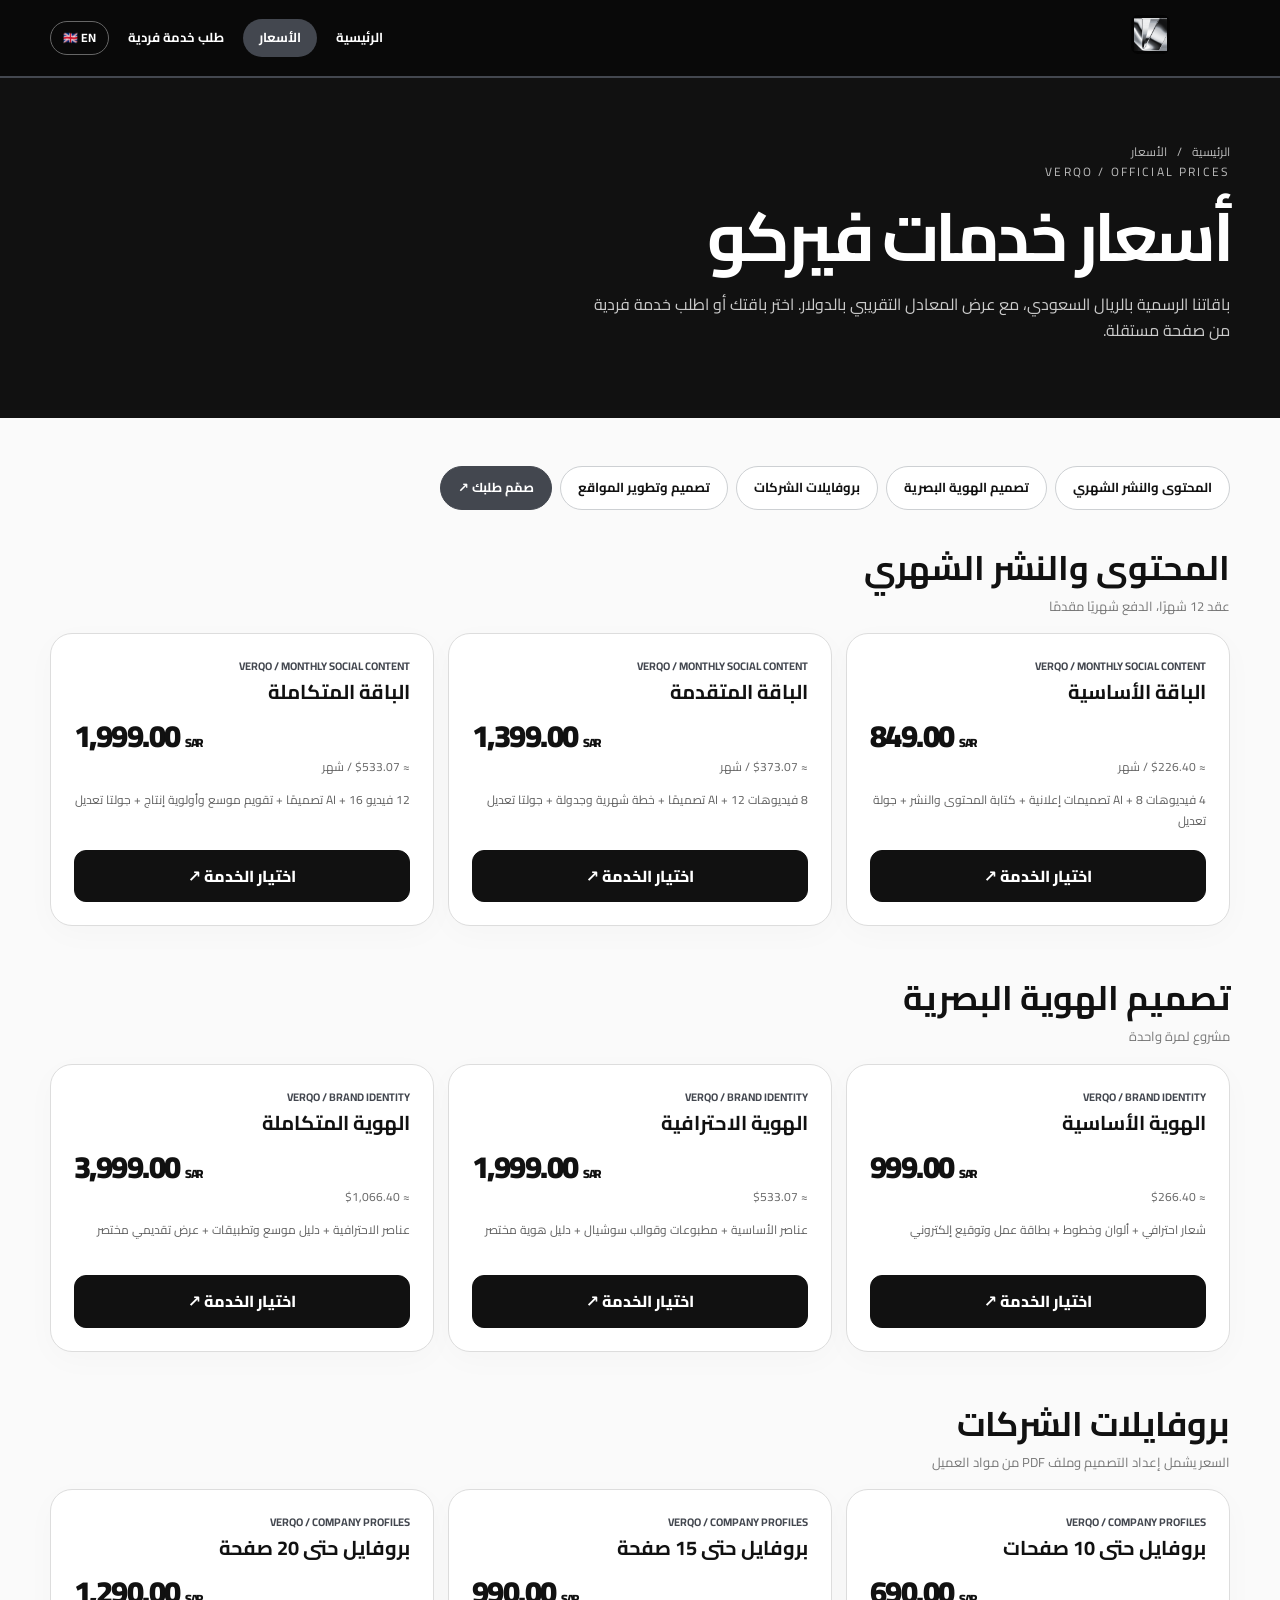
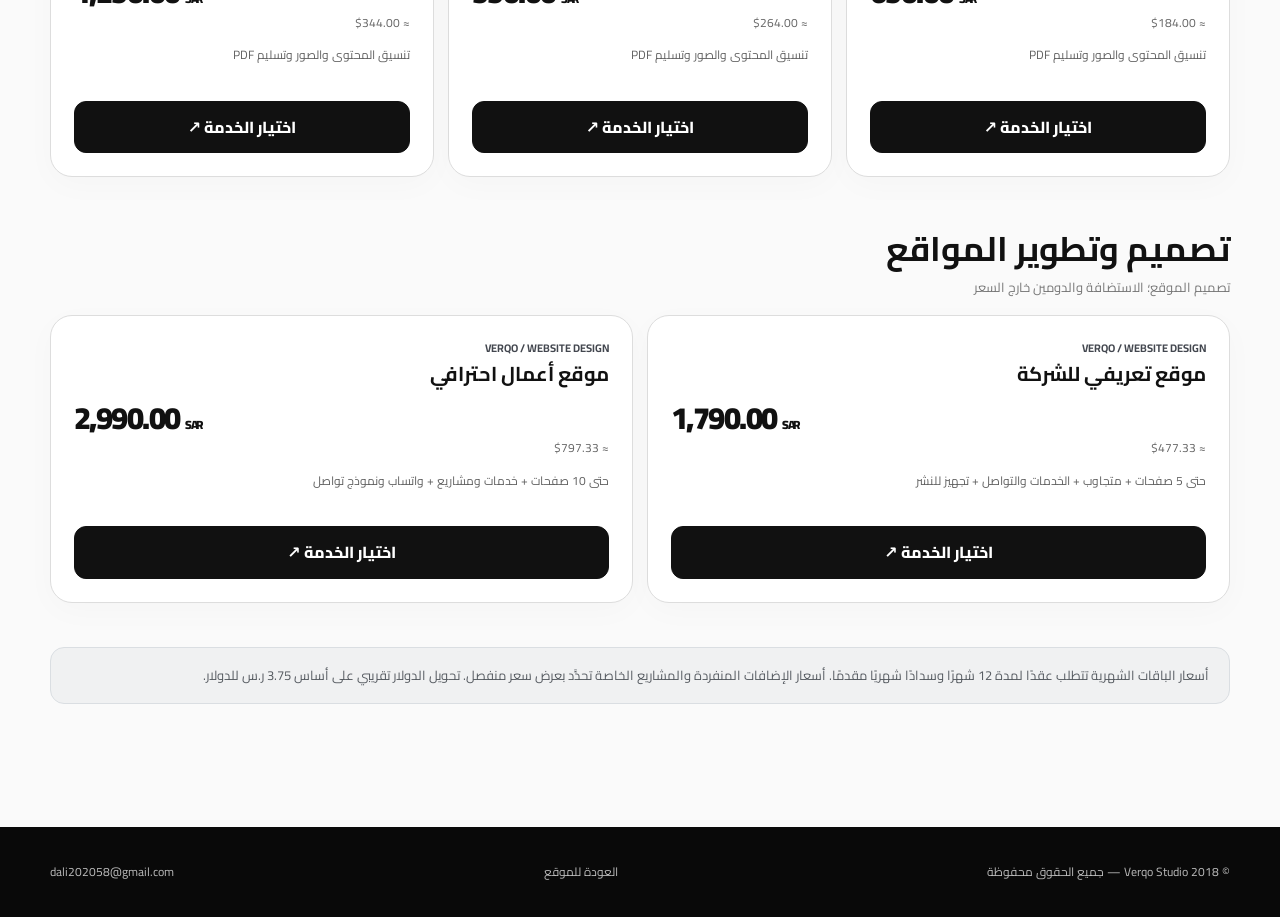
==== ar/prices/index.html @ d1f25369 "Add files via upload" ====
<!doctype html><html lang="ar" dir="rtl"><head><meta charset="utf-8"><meta name="viewport" content="width=device-width,initial-scale=1"><meta name="theme-color" content="#090909"><title>الأسعار | Verqo Studio</title><link rel="icon" href="../../assets/verqo-logo.png"><link rel="preconnect" href="https://fonts.googleapis.com"><link href="https://fonts.googleapis.com/css2?family=Cairo:wght@400;500;600;700;800;900&display=swap" rel="stylesheet"><link rel="stylesheet" href="../../assets/subpages.css"></head><body>
<header class="site-head"><div class="wrap head-inner"><a href="../../" aria-label="Verqo Studio"><img class="logo" src="../../assets/verqo-logo.png" alt="Verqo Studio"></a><nav><a href="../../">الرئيسية</a><a href="../prices/" class="active-link">الأسعار</a><a href="../request/" >طلب خدمة فردية</a><a class="head-lang" href="../../en/prices/">🇬🇧 EN</a></nav></div></header>
<section class="masthead"><div class="wrap"><div class="crumb"><a href="../../">الرئيسية</a><span>/</span>الأسعار</div><div class="kicker">VERQO / OFFICIAL PRICES</div><h1>أسعار خدمات فيركو</h1><p>باقاتنا الرسمية بالريال السعودي، مع عرض المعادل التقريبي بالدولار. اختر باقتك أو اطلب خدمة فردية من صفحة مستقلة.</p></div></section><main class="main-area"><div class="wrap"><div class="tabs"><a class="tab" href="#monthly">المحتوى والنشر الشهري</a><a class="tab" href="#identity">تصميم الهوية البصرية</a><a class="tab" href="#profile">بروفايلات الشركات</a><a class="tab" href="#website">تصميم وتطوير المواقع</a><a class="tab active" href="../request/">صمّم طلبك ↗</a></div><section class="group" id="monthly"><div class="section-head"><div><h2>المحتوى والنشر الشهري</h2><p>عقد 12 شهرًا، الدفع شهريًا مقدمًا</p></div></div><div class="cards "><article class="price-card"><span class="tag">VERQO / MONTHLY SOCIAL CONTENT</span><h3>الباقة الأساسية</h3><div class="price" dir="ltr">849.00 <small style="font-size:12px">SAR</small></div><div class="currency-small">≈ $226.40 / شهر</div><p>4 فيديوهات AI + 8 تصميمات إعلانية + كتابة المحتوى والنشر + جولة تعديل</p><a class="cta" href="../request/?item=monthly_basic">اختيار الخدمة ↗</a></article><article class="price-card"><span class="tag">VERQO / MONTHLY SOCIAL CONTENT</span><h3>الباقة المتقدمة</h3><div class="price" dir="ltr">1,399.00 <small style="font-size:12px">SAR</small></div><div class="currency-small">≈ $373.07 / شهر</div><p>8 فيديوهات AI + 12 تصميمًا + خطة شهرية وجدولة + جولتا تعديل</p><a class="cta" href="../request/?item=monthly_pro">اختيار الخدمة ↗</a></article><article class="price-card"><span class="tag">VERQO / MONTHLY SOCIAL CONTENT</span><h3>الباقة المتكاملة</h3><div class="price" dir="ltr">1,999.00 <small style="font-size:12px">SAR</small></div><div class="currency-small">≈ $533.07 / شهر</div><p>12 فيديو AI + 16 تصميمًا + تقويم موسع وأولوية إنتاج + جولتا تعديل</p><a class="cta" href="../request/?item=monthly_premium">اختيار الخدمة ↗</a></article></div></section><section class="group" id="identity"><div class="section-head"><div><h2>تصميم الهوية البصرية</h2><p>مشروع لمرة واحدة</p></div></div><div class="cards "><article class="price-card"><span class="tag">VERQO / BRAND IDENTITY</span><h3>الهوية الأساسية</h3><div class="price" dir="ltr">999.00 <small style="font-size:12px">SAR</small></div><div class="currency-small">≈ $266.40</div><p>شعار احترافي + ألوان وخطوط + بطاقة عمل وتوقيع إلكتروني</p><a class="cta" href="../request/?item=identity_basic">اختيار الخدمة ↗</a></article><article class="price-card"><span class="tag">VERQO / BRAND IDENTITY</span><h3>الهوية الاحترافية</h3><div class="price" dir="ltr">1,999.00 <small style="font-size:12px">SAR</small></div><div class="currency-small">≈ $533.07</div><p>عناصر الأساسية + مطبوعات وقوالب سوشيال + دليل هوية مختصر</p><a class="cta" href="../request/?item=identity_pro">اختيار الخدمة ↗</a></article><article class="price-card"><span class="tag">VERQO / BRAND IDENTITY</span><h3>الهوية المتكاملة</h3><div class="price" dir="ltr">3,999.00 <small style="font-size:12px">SAR</small></div><div class="currency-small">≈ $1,066.40</div><p>عناصر الاحترافية + دليل موسع وتطبيقات + عرض تقديمي مختصر</p><a class="cta" href="../request/?item=identity_complete">اختيار الخدمة ↗</a></article></div></section><section class="group" id="profile"><div class="section-head"><div><h2>بروفايلات الشركات</h2><p>السعر يشمل إعداد التصميم وملف PDF من مواد العميل</p></div></div><div class="cards "><article class="price-card"><span class="tag">VERQO / COMPANY PROFILES</span><h3>بروفايل حتى 10 صفحات</h3><div class="price" dir="ltr">690.00 <small style="font-size:12px">SAR</small></div><div class="currency-small">≈ $184.00</div><p>تنسيق المحتوى والصور وتسليم PDF</p><a class="cta" href="../request/?item=profile_10">اختيار الخدمة ↗</a></article><article class="price-card"><span class="tag">VERQO / COMPANY PROFILES</span><h3>بروفايل حتى 15 صفحة</h3><div class="price" dir="ltr">990.00 <small style="font-size:12px">SAR</small></div><div class="currency-small">≈ $264.00</div><p>تنسيق المحتوى والصور وتسليم PDF</p><a class="cta" href="../request/?item=profile_15">اختيار الخدمة ↗</a></article><article class="price-card"><span class="tag">VERQO / COMPANY PROFILES</span><h3>بروفايل حتى 20 صفحة</h3><div class="price" dir="ltr">1,290.00 <small style="font-size:12px">SAR</small></div><div class="currency-small">≈ $344.00</div><p>تنسيق المحتوى والصور وتسليم PDF</p><a class="cta" href="../request/?item=profile_20">اختيار الخدمة ↗</a></article></div></section><section class="group" id="website"><div class="section-head"><div><h2>تصميم وتطوير المواقع</h2><p>تصميم الموقع؛ الاستضافة والدومين خارج السعر</p></div></div><div class="cards two"><article class="price-card"><span class="tag">VERQO / WEBSITE DESIGN</span><h3>موقع تعريفي للشركة</h3><div class="price" dir="ltr">1,790.00 <small style="font-size:12px">SAR</small></div><div class="currency-small">≈ $477.33</div><p>حتى 5 صفحات + متجاوب + الخدمات والتواصل + تجهيز للنشر</p><a class="cta" href="../request/?item=website_company">اختيار الخدمة ↗</a></article><article class="price-card"><span class="tag">VERQO / WEBSITE DESIGN</span><h3>موقع أعمال احترافي</h3><div class="price" dir="ltr">2,990.00 <small style="font-size:12px">SAR</small></div><div class="currency-small">≈ $797.33</div><p>حتى 10 صفحات + خدمات ومشاريع + واتساب ونموذج تواصل</p><a class="cta" href="../request/?item=website_pro">اختيار الخدمة ↗</a></article></div></section><p class="note">أسعار الباقات الشهرية تتطلب عقدًا لمدة 12 شهرًا وسدادًا شهريًا مقدمًا. أسعار الإضافات المنفردة والمشاريع الخاصة تحدَّد بعرض سعر منفصل. تحويل الدولار تقريبي على أساس 3.75 ر.س للدولار.</p></div></main>
<footer class="foot"><div class="wrap foot-inner"><span>© 2018 Verqo Studio — جميع الحقوق محفوظة</span><a href="../../">العودة للموقع</a><a href="mailto:dali202058@gmail.com">dali202058@gmail.com</a></div></footer><script src="../../assets/services-data.js"></script></body></html>
---- assets/subpages.css ----
:root{--bg:#fafafa;--fg:#111;--accent:#43474f;--line:#ddd;--soft:#f0f1f2;--rad:20px}
*{box-sizing:border-box}html{scroll-behavior:smooth}body{margin:0;background:var(--bg);color:var(--fg);font-family:Cairo,system-ui,Arial,sans-serif;line-height:1.65}a{color:inherit;text-decoration:none}button,input,textarea,select{font:inherit}button{cursor:pointer}button:focus-visible,a:focus-visible,input:focus-visible,textarea:focus-visible{outline:3px solid #79818c;outline-offset:3px}.wrap{width:min(1180px,calc(100% - 32px));margin:auto}
.site-head{background:#090909;color:#fff;position:sticky;top:0;z-index:50;border-bottom:2px solid #43474f}.head-inner{min-height:76px;display:flex;align-items:center;justify-content:space-between;gap:16px}.logo{height:39px;width:160px;object-fit:contain;object-position:center}nav{display:flex;flex-wrap:wrap;align-items:center;gap:19px;font-size:13px;font-weight:700}nav a:hover{color:#ccd0d5}.active-link{background:#43474f;border-radius:999px;padding:8px 16px}.head-lang{border:1px solid #666;padding:6px 12px;border-radius:999px;font-size:12px}
.masthead{background:#111;color:white;padding:64px 0 75px}.kicker{font-size:12px;letter-spacing:.18em;color:#bbb;text-transform:uppercase}.masthead h1{font-size:clamp(35px,6vw,68px);margin:12px 0;letter-spacing:-.055em;line-height:1.25}.masthead p{max-width:660px;margin:0;color:#ccc}.crumb{display:flex;align-items:center;gap:10px;font-size:12px;color:#bbb}.crumb a:hover{text-decoration:underline}
.main-area{padding:48px 0 110px}.section-head{display:flex;justify-content:space-between;gap:16px;align-items:end;margin:24px 0 18px}.section-head h2{font-size:clamp(24px,3vw,34px);margin:0}.section-head p{margin:0;color:#777;font-size:13px}.tabs{display:flex;gap:8px;flex-wrap:wrap;margin-bottom:26px}.tab{border:1px solid #cdd0d3;background:white;color:#111;padding:10px 17px;border-radius:999px;font-weight:700;font-size:13px}.tab.active,.tab:hover{background:#43474f;border-color:#43474f;color:#fff}.group{margin:30px 0 44px}.group>.section-head{margin-bottom:16px}.cards{display:grid;grid-template-columns:repeat(3,minmax(0,1fr));gap:14px}.cards.two{grid-template-columns:repeat(2,minmax(0,1fr))}.price-card{border:1px solid #ddd;background:white;border-radius:22px;padding:23px;display:flex;flex-direction:column;min-height:288px;box-shadow:0 8px 32px #11111106;transition:transform .3s,border-color .3s}.price-card:hover{transform:translateY(-5px);border-color:#43474f}.price-card h3{font-size:20px;margin:0 0 8px}.price-card p{font-size:12px;color:#616161;margin:0 0 18px;line-height:1.8;flex:1}.price{font-size:31px;font-weight:900;letter-spacing:-.05em;line-height:1.3;white-space:nowrap}.currency-small{font-size:12px;color:#666;margin-bottom:12px}.tag{font-size:11px;font-weight:700;color:#43474f}.cta{background:#111;color:white;display:inline-flex;align-items:center;justify-content:center;gap:8px;border:1px solid #111;border-radius:12px;padding:12px 16px;font-weight:800;transition:.2s}.cta:hover{background:#43474f;border-color:#43474f}.cta.light{color:#111;background:#fff}.cta.light:hover{color:#fff;background:#43474f}.foot{background:#090909;color:#bbb;padding:35px 0}.foot-inner{display:flex;justify-content:space-between;gap:24px;align-items:center;flex-wrap:wrap;font-size:12px}.foot a:hover{text-decoration:underline}.note{background:#f0f1f2;border:1px solid #dadee2;padding:16px 20px;color:#565b61;border-radius:14px;font-size:13px;line-height:1.8}
/* Request page */
.req-layout{display:grid;grid-template-columns:minmax(0,1.55fr) minmax(300px,.8fr);gap:20px;align-items:start}.req-panel{border:1px solid #e1e1e1;border-radius:22px;background:white;padding:24px;min-width:0}.req-panel h2{font-size:23px;margin:0 0 6px}.req-panel>.muted{color:#777;font-size:13px;margin:0 0 20px}.req-group{border-top:1px solid #e7e7e7;padding:20px 0}.req-group h3{margin:0 0 4px;font-size:17px}.req-group p{font-size:12px;color:#777;margin:0 0 12px}.req-option{display:flex;align-items:center;gap:12px;padding:12px 0;border-bottom:1px solid #eee}.req-option:last-child{border-bottom:0}.req-option input[type=checkbox]{width:20px;height:20px;accent-color:#43474f;flex:none}.req-option .opt-text{flex:1;min-width:0}.req-option .opt-text strong{display:block;font-size:13px}.req-option .opt-text small{color:#777;font-size:11px;display:block}.req-option .opt-price{white-space:nowrap;font-size:13px;font-weight:800;direction:ltr}.req-option .counter{display:flex;align-items:center;border:1px solid #d5d5d5;border-radius:10px;overflow:hidden;flex:none}.req-option .counter button{border:0;background:#f0f1f2;width:29px;height:32px;font-size:16px}.req-option .counter output{display:grid;place-items:center;min-width:29px;font-size:13px}.req-option:has(input:not(:checked)) .counter{opacity:.4;pointer-events:none}.quote-line{border-bottom:1px solid #e3e3e3;padding:12px 0;display:flex;justify-content:space-between;gap:10px;align-items:flex-start;font-size:13px}.quote-line em{font-style:normal;color:#676767;font-size:11px}.total{display:flex;justify-content:space-between;gap:8px;align-items:center;border-top:2px solid #111;padding-top:17px;margin-top:16px}.total strong{font-size:29px;white-space:nowrap;direction:ltr}.summary{position:sticky;top:97px}.summary .small-muted{color:#777;font-size:12px}.form-grid{display:grid;grid-template-columns:1fr 1fr;gap:12px}.field{display:flex;flex-direction:column;gap:5px;margin-bottom:14px}.field label{font-size:13px;font-weight:700}.field input,.field textarea{width:100%;border:1px solid #d3d3d3;border-radius:11px;background:#fff;padding:12px;color:#111;outline-color:#43474f}.field textarea{min-height:100px;resize:vertical}.req-submit{width:100%;margin-top:10px}.warn{font-size:12px;color:#665c48;background:#fff6e5;padding:13px;border-radius:10px;line-height:1.8}.tiny{font-size:11px;color:#888;line-height:1.7}
@media(max-width:900px){nav{gap:10px}.req-layout{grid-template-columns:1fr}.summary{position:static}}
@media(max-width:700px){.head-inner{min-height:68px}.logo{width:105px;height:30px}nav{font-size:11px;gap:7px}.head-lang{padding:4px 8px}.masthead{padding:44px 0 56px}.main-area{padding:32px 0 64px}.cards,.cards.two{grid-template-columns:repeat(2,minmax(0,1fr))}.price-card{padding:14px;border-radius:15px;min-height:255px}.price-card h3{font-size:16px}.price{font-size:clamp(18px,5vw,26px)}.price-card p{font-size:11px}.cta{padding:10px 12px;font-size:12px}.req-panel{padding:15px;border-radius:16px}.req-option{flex-wrap:wrap;gap:8px}.req-option .opt-text{min-width:calc(100% - 35px)}.req-option .opt-price{margin-inline-start:auto}.form-grid{grid-template-columns:1fr}.section-head{align-items:start}}
@media(max-width:360px){.cards,.cards.two{gap:8px}.price-card{padding:11px}.price-card h3{font-size:14px}}
@media(prefers-reduced-motion:reduce){html{scroll-behavior:auto}*,*::before,*::after{transition:none!important}}
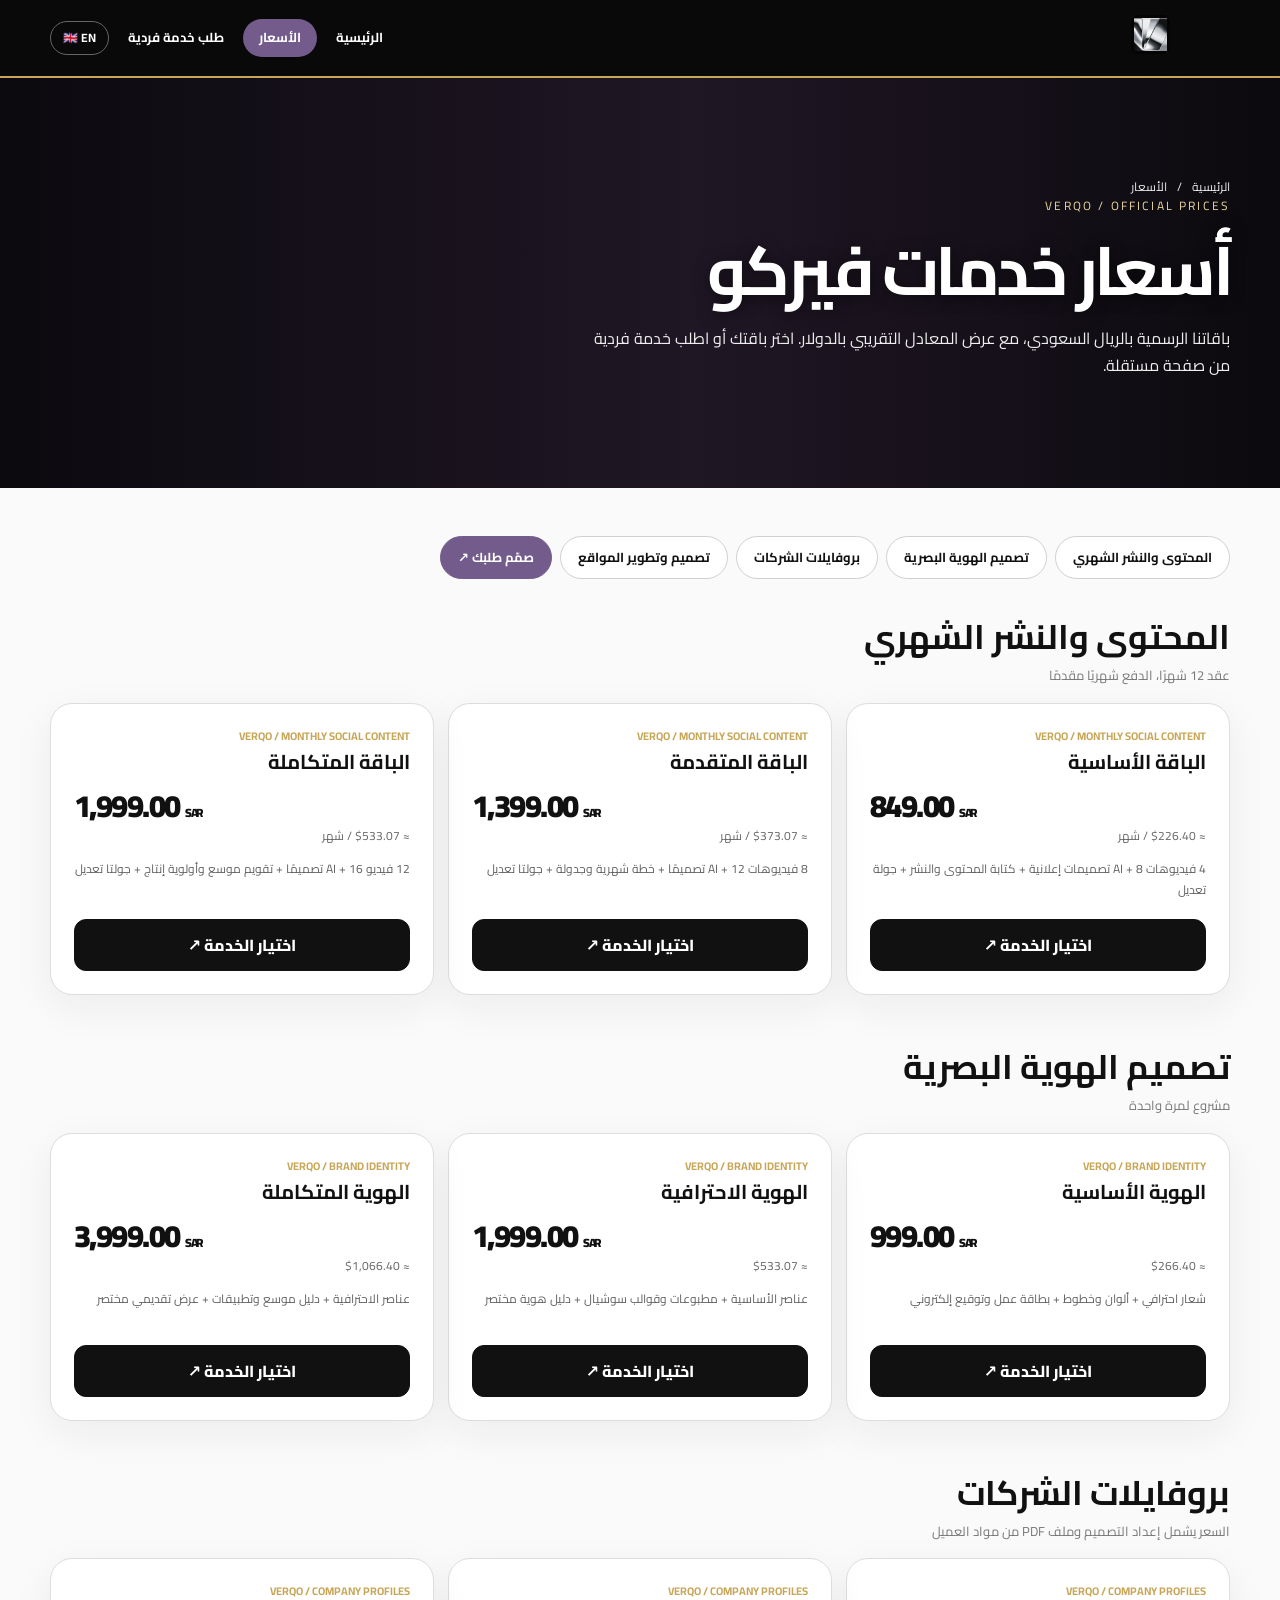
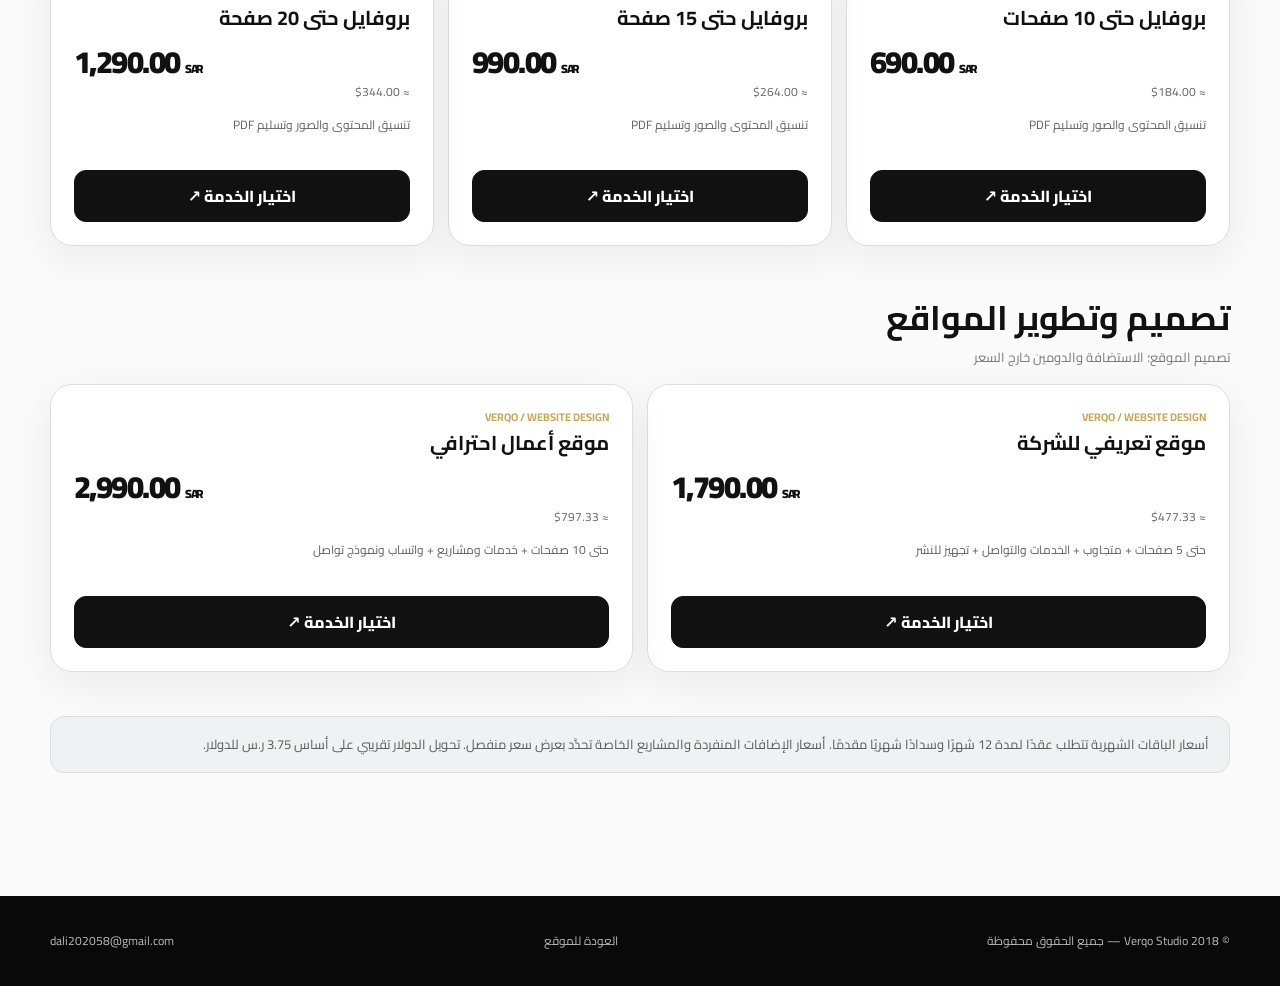
==== commit f35aee54: "Add files via upload" ====
--- a/ar/prices/index.html
+++ b/ar/prices/index.html
@@ -1,4 +1,4 @@
 <!doctype html><html lang="ar" dir="rtl"><head><meta charset="utf-8"><meta name="viewport" content="width=device-width,initial-scale=1"><meta name="theme-color" content="#090909"><title>الأسعار | Verqo Studio</title><link rel="icon" href="../../assets/verqo-logo.png"><link rel="preconnect" href="https://fonts.googleapis.com"><link href="https://fonts.googleapis.com/css2?family=Cairo:wght@400;500;600;700;800;900&display=swap" rel="stylesheet"><link rel="stylesheet" href="../../assets/subpages.css"></head><body>
 <header class="site-head"><div class="wrap head-inner"><a href="../../" aria-label="Verqo Studio"><img class="logo" src="../../assets/verqo-logo.png" alt="Verqo Studio"></a><nav><a href="../../">الرئيسية</a><a href="../prices/" class="active-link">الأسعار</a><a href="../request/" >طلب خدمة فردية</a><a class="head-lang" href="../../en/prices/">🇬🇧 EN</a></nav></div></header>
-<section class="masthead"><div class="wrap"><div class="crumb"><a href="../../">الرئيسية</a><span>/</span>الأسعار</div><div class="kicker">VERQO / OFFICIAL PRICES</div><h1>أسعار خدمات فيركو</h1><p>باقاتنا الرسمية بالريال السعودي، مع عرض المعادل التقريبي بالدولار. اختر باقتك أو اطلب خدمة فردية من صفحة مستقلة.</p></div></section><main class="main-area"><div class="wrap"><div class="tabs"><a class="tab" href="#monthly">المحتوى والنشر الشهري</a><a class="tab" href="#identity">تصميم الهوية البصرية</a><a class="tab" href="#profile">بروفايلات الشركات</a><a class="tab" href="#website">تصميم وتطوير المواقع</a><a class="tab active" href="../request/">صمّم طلبك ↗</a></div><section class="group" id="monthly"><div class="section-head"><div><h2>المحتوى والنشر الشهري</h2><p>عقد 12 شهرًا، الدفع شهريًا مقدمًا</p></div></div><div class="cards "><article class="price-card"><span class="tag">VERQO / MONTHLY SOCIAL CONTENT</span><h3>الباقة الأساسية</h3><div class="price" dir="ltr">849.00 <small style="font-size:12px">SAR</small></div><div class="currency-small">≈ $226.40 / شهر</div><p>4 فيديوهات AI + 8 تصميمات إعلانية + كتابة المحتوى والنشر + جولة تعديل</p><a class="cta" href="../request/?item=monthly_basic">اختيار الخدمة ↗</a></article><article class="price-card"><span class="tag">VERQO / MONTHLY SOCIAL CONTENT</span><h3>الباقة المتقدمة</h3><div class="price" dir="ltr">1,399.00 <small style="font-size:12px">SAR</small></div><div class="currency-small">≈ $373.07 / شهر</div><p>8 فيديوهات AI + 12 تصميمًا + خطة شهرية وجدولة + جولتا تعديل</p><a class="cta" href="../request/?item=monthly_pro">اختيار الخدمة ↗</a></article><article class="price-card"><span class="tag">VERQO / MONTHLY SOCIAL CONTENT</span><h3>الباقة المتكاملة</h3><div class="price" dir="ltr">1,999.00 <small style="font-size:12px">SAR</small></div><div class="currency-small">≈ $533.07 / شهر</div><p>12 فيديو AI + 16 تصميمًا + تقويم موسع وأولوية إنتاج + جولتا تعديل</p><a class="cta" href="../request/?item=monthly_premium">اختيار الخدمة ↗</a></article></div></section><section class="group" id="identity"><div class="section-head"><div><h2>تصميم الهوية البصرية</h2><p>مشروع لمرة واحدة</p></div></div><div class="cards "><article class="price-card"><span class="tag">VERQO / BRAND IDENTITY</span><h3>الهوية الأساسية</h3><div class="price" dir="ltr">999.00 <small style="font-size:12px">SAR</small></div><div class="currency-small">≈ $266.40</div><p>شعار احترافي + ألوان وخطوط + بطاقة عمل وتوقيع إلكتروني</p><a class="cta" href="../request/?item=identity_basic">اختيار الخدمة ↗</a></article><article class="price-card"><span class="tag">VERQO / BRAND IDENTITY</span><h3>الهوية الاحترافية</h3><div class="price" dir="ltr">1,999.00 <small style="font-size:12px">SAR</small></div><div class="currency-small">≈ $533.07</div><p>عناصر الأساسية + مطبوعات وقوالب سوشيال + دليل هوية مختصر</p><a class="cta" href="../request/?item=identity_pro">اختيار الخدمة ↗</a></article><article class="price-card"><span class="tag">VERQO / BRAND IDENTITY</span><h3>الهوية المتكاملة</h3><div class="price" dir="ltr">3,999.00 <small style="font-size:12px">SAR</small></div><div class="currency-small">≈ $1,066.40</div><p>عناصر الاحترافية + دليل موسع وتطبيقات + عرض تقديمي مختصر</p><a class="cta" href="../request/?item=identity_complete">اختيار الخدمة ↗</a></article></div></section><section class="group" id="profile"><div class="section-head"><div><h2>بروفايلات الشركات</h2><p>السعر يشمل إعداد التصميم وملف PDF من مواد العميل</p></div></div><div class="cards "><article class="price-card"><span class="tag">VERQO / COMPANY PROFILES</span><h3>بروفايل حتى 10 صفحات</h3><div class="price" dir="ltr">690.00 <small style="font-size:12px">SAR</small></div><div class="currency-small">≈ $184.00</div><p>تنسيق المحتوى والصور وتسليم PDF</p><a class="cta" href="../request/?item=profile_10">اختيار الخدمة ↗</a></article><article class="price-card"><span class="tag">VERQO / COMPANY PROFILES</span><h3>بروفايل حتى 15 صفحة</h3><div class="price" dir="ltr">990.00 <small style="font-size:12px">SAR</small></div><div class="currency-small">≈ $264.00</div><p>تنسيق المحتوى والصور وتسليم PDF</p><a class="cta" href="../request/?item=profile_15">اختيار الخدمة ↗</a></article><article class="price-card"><span class="tag">VERQO / COMPANY PROFILES</span><h3>بروفايل حتى 20 صفحة</h3><div class="price" dir="ltr">1,290.00 <small style="font-size:12px">SAR</small></div><div class="currency-small">≈ $344.00</div><p>تنسيق المحتوى والصور وتسليم PDF</p><a class="cta" href="../request/?item=profile_20">اختيار الخدمة ↗</a></article></div></section><section class="group" id="website"><div class="section-head"><div><h2>تصميم وتطوير المواقع</h2><p>تصميم الموقع؛ الاستضافة والدومين خارج السعر</p></div></div><div class="cards two"><article class="price-card"><span class="tag">VERQO / WEBSITE DESIGN</span><h3>موقع تعريفي للشركة</h3><div class="price" dir="ltr">1,790.00 <small style="font-size:12px">SAR</small></div><div class="currency-small">≈ $477.33</div><p>حتى 5 صفحات + متجاوب + الخدمات والتواصل + تجهيز للنشر</p><a class="cta" href="../request/?item=website_company">اختيار الخدمة ↗</a></article><article class="price-card"><span class="tag">VERQO / WEBSITE DESIGN</span><h3>موقع أعمال احترافي</h3><div class="price" dir="ltr">2,990.00 <small style="font-size:12px">SAR</small></div><div class="currency-small">≈ $797.33</div><p>حتى 10 صفحات + خدمات ومشاريع + واتساب ونموذج تواصل</p><a class="cta" href="../request/?item=website_pro">اختيار الخدمة ↗</a></article></div></section><p class="note">أسعار الباقات الشهرية تتطلب عقدًا لمدة 12 شهرًا وسدادًا شهريًا مقدمًا. أسعار الإضافات المنفردة والمشاريع الخاصة تحدَّد بعرض سعر منفصل. تحويل الدولار تقريبي على أساس 3.75 ر.س للدولار.</p></div></main>
+<section class="masthead"><video class="page-hero-video" autoplay muted loop playsinline preload="metadata" aria-hidden="true"><source src="../../assets/pricing-showreel.mp4" type="video/mp4"></video><div class="wrap"><div class="crumb"><a href="../../">الرئيسية</a><span>/</span>الأسعار</div><div class="kicker">VERQO / OFFICIAL PRICES</div><h1>أسعار خدمات فيركو</h1><p>باقاتنا الرسمية بالريال السعودي، مع عرض المعادل التقريبي بالدولار. اختر باقتك أو اطلب خدمة فردية من صفحة مستقلة.</p></div></section><main class="main-area"><div class="wrap"><div class="tabs"><a class="tab" href="#monthly">المحتوى والنشر الشهري</a><a class="tab" href="#identity">تصميم الهوية البصرية</a><a class="tab" href="#profile">بروفايلات الشركات</a><a class="tab" href="#website">تصميم وتطوير المواقع</a><a class="tab active" href="../request/">صمّم طلبك ↗</a></div><section class="group" id="monthly"><div class="section-head"><div><h2>المحتوى والنشر الشهري</h2><p>عقد 12 شهرًا، الدفع شهريًا مقدمًا</p></div></div><div class="cards "><article class="price-card"><span class="tag">VERQO / MONTHLY SOCIAL CONTENT</span><h3>الباقة الأساسية</h3><div class="price" dir="ltr">849.00 <small style="font-size:12px">SAR</small></div><div class="currency-small">≈ $226.40 / شهر</div><p>4 فيديوهات AI + 8 تصميمات إعلانية + كتابة المحتوى والنشر + جولة تعديل</p><a class="cta" href="../request/?item=monthly_basic">اختيار الخدمة ↗</a></article><article class="price-card"><span class="tag">VERQO / MONTHLY SOCIAL CONTENT</span><h3>الباقة المتقدمة</h3><div class="price" dir="ltr">1,399.00 <small style="font-size:12px">SAR</small></div><div class="currency-small">≈ $373.07 / شهر</div><p>8 فيديوهات AI + 12 تصميمًا + خطة شهرية وجدولة + جولتا تعديل</p><a class="cta" href="../request/?item=monthly_pro">اختيار الخدمة ↗</a></article><article class="price-card"><span class="tag">VERQO / MONTHLY SOCIAL CONTENT</span><h3>الباقة المتكاملة</h3><div class="price" dir="ltr">1,999.00 <small style="font-size:12px">SAR</small></div><div class="currency-small">≈ $533.07 / شهر</div><p>12 فيديو AI + 16 تصميمًا + تقويم موسع وأولوية إنتاج + جولتا تعديل</p><a class="cta" href="../request/?item=monthly_premium">اختيار الخدمة ↗</a></article></div></section><section class="group" id="identity"><div class="section-head"><div><h2>تصميم الهوية البصرية</h2><p>مشروع لمرة واحدة</p></div></div><div class="cards "><article class="price-card"><span class="tag">VERQO / BRAND IDENTITY</span><h3>الهوية الأساسية</h3><div class="price" dir="ltr">999.00 <small style="font-size:12px">SAR</small></div><div class="currency-small">≈ $266.40</div><p>شعار احترافي + ألوان وخطوط + بطاقة عمل وتوقيع إلكتروني</p><a class="cta" href="../request/?item=identity_basic">اختيار الخدمة ↗</a></article><article class="price-card"><span class="tag">VERQO / BRAND IDENTITY</span><h3>الهوية الاحترافية</h3><div class="price" dir="ltr">1,999.00 <small style="font-size:12px">SAR</small></div><div class="currency-small">≈ $533.07</div><p>عناصر الأساسية + مطبوعات وقوالب سوشيال + دليل هوية مختصر</p><a class="cta" href="../request/?item=identity_pro">اختيار الخدمة ↗</a></article><article class="price-card"><span class="tag">VERQO / BRAND IDENTITY</span><h3>الهوية المتكاملة</h3><div class="price" dir="ltr">3,999.00 <small style="font-size:12px">SAR</small></div><div class="currency-small">≈ $1,066.40</div><p>عناصر الاحترافية + دليل موسع وتطبيقات + عرض تقديمي مختصر</p><a class="cta" href="../request/?item=identity_complete">اختيار الخدمة ↗</a></article></div></section><section class="group" id="profile"><div class="section-head"><div><h2>بروفايلات الشركات</h2><p>السعر يشمل إعداد التصميم وملف PDF من مواد العميل</p></div></div><div class="cards "><article class="price-card"><span class="tag">VERQO / COMPANY PROFILES</span><h3>بروفايل حتى 10 صفحات</h3><div class="price" dir="ltr">690.00 <small style="font-size:12px">SAR</small></div><div class="currency-small">≈ $184.00</div><p>تنسيق المحتوى والصور وتسليم PDF</p><a class="cta" href="../request/?item=profile_10">اختيار الخدمة ↗</a></article><article class="price-card"><span class="tag">VERQO / COMPANY PROFILES</span><h3>بروفايل حتى 15 صفحة</h3><div class="price" dir="ltr">990.00 <small style="font-size:12px">SAR</small></div><div class="currency-small">≈ $264.00</div><p>تنسيق المحتوى والصور وتسليم PDF</p><a class="cta" href="../request/?item=profile_15">اختيار الخدمة ↗</a></article><article class="price-card"><span class="tag">VERQO / COMPANY PROFILES</span><h3>بروفايل حتى 20 صفحة</h3><div class="price" dir="ltr">1,290.00 <small style="font-size:12px">SAR</small></div><div class="currency-small">≈ $344.00</div><p>تنسيق المحتوى والصور وتسليم PDF</p><a class="cta" href="../request/?item=profile_20">اختيار الخدمة ↗</a></article></div></section><section class="group" id="website"><div class="section-head"><div><h2>تصميم وتطوير المواقع</h2><p>تصميم الموقع؛ الاستضافة والدومين خارج السعر</p></div></div><div class="cards two"><article class="price-card"><span class="tag">VERQO / WEBSITE DESIGN</span><h3>موقع تعريفي للشركة</h3><div class="price" dir="ltr">1,790.00 <small style="font-size:12px">SAR</small></div><div class="currency-small">≈ $477.33</div><p>حتى 5 صفحات + متجاوب + الخدمات والتواصل + تجهيز للنشر</p><a class="cta" href="../request/?item=website_company">اختيار الخدمة ↗</a></article><article class="price-card"><span class="tag">VERQO / WEBSITE DESIGN</span><h3>موقع أعمال احترافي</h3><div class="price" dir="ltr">2,990.00 <small style="font-size:12px">SAR</small></div><div class="currency-small">≈ $797.33</div><p>حتى 10 صفحات + خدمات ومشاريع + واتساب ونموذج تواصل</p><a class="cta" href="../request/?item=website_pro">اختيار الخدمة ↗</a></article></div></section><p class="note">أسعار الباقات الشهرية تتطلب عقدًا لمدة 12 شهرًا وسدادًا شهريًا مقدمًا. أسعار الإضافات المنفردة والمشاريع الخاصة تحدَّد بعرض سعر منفصل. تحويل الدولار تقريبي على أساس 3.75 ر.س للدولار.</p></div></main>
 <footer class="foot"><div class="wrap foot-inner"><span>© 2018 Verqo Studio — جميع الحقوق محفوظة</span><a href="../../">العودة للموقع</a><a href="mailto:dali202058@gmail.com">dali202058@gmail.com</a></div></footer><script src="../../assets/services-data.js"></script></body></html>
--- a/assets/subpages.css
+++ b/assets/subpages.css
@@ -10,3 +10,24 @@
 @media(max-width:700px){.head-inner{min-height:68px}.logo{width:105px;height:30px}nav{font-size:11px;gap:7px}.head-lang{padding:4px 8px}.masthead{padding:44px 0 56px}.main-area{padding:32px 0 64px}.cards,.cards.two{grid-template-columns:repeat(2,minmax(0,1fr))}.price-card{padding:14px;border-radius:15px;min-height:255px}.price-card h3{font-size:16px}.price{font-size:clamp(18px,5vw,26px)}.price-card p{font-size:11px}.cta{padding:10px 12px;font-size:12px}.req-panel{padding:15px;border-radius:16px}.req-option{flex-wrap:wrap;gap:8px}.req-option .opt-text{min-width:calc(100% - 35px)}.req-option .opt-price{margin-inline-start:auto}.form-grid{grid-template-columns:1fr}.section-head{align-items:start}}
 @media(max-width:360px){.cards,.cards.two{gap:8px}.price-card{padding:11px}.price-card h3{font-size:14px}}
 @media(prefers-reduced-motion:reduce){html{scroll-behavior:auto}*,*::before,*::after{transition:none!important}}
+
+/* VERQO special pages: gold and mauve cinematic identity */
+:root{--accent:#c8a657;--mauve:#735b8b;--soft:#f6f3f8}
+.site-head{border-bottom:2px solid #c8a657}
+.active-link,.tab.active,.tab:hover{background:#735b8b;border-color:#735b8b;color:#fff}
+.head-lang:hover,nav a:hover{color:#e8d5a0}
+.tag,.kicker{color:#c8a657}
+.price-card:hover{border-color:#735b8b}
+.cta:hover,.cta.light:hover{background:#735b8b;border-color:#735b8b}
+.req-option input[type=checkbox]{accent-color:#735b8b}
+.field input:focus,.field textarea:focus{outline-color:#735b8b}
+/* Real video runs behind the masthead; content remains fully readable. */
+.masthead{position:relative;isolation:isolate;overflow:hidden;background:#151018;min-height:clamp(260px,32vw,440px);display:flex;align-items:center}
+.masthead>.wrap{position:relative;z-index:3;width:min(1180px,calc(100% - 32px))}
+.masthead .page-hero-video{position:absolute;inset:0;width:100%;height:100%;object-fit:cover;object-position:center;z-index:-2;opacity:.85}
+.masthead::after{content:"";position:absolute;inset:0;z-index:-1;background:linear-gradient(90deg,#0a090de8 0%,#251a2caa 54%,#09080bc9 100%);pointer-events:none}
+.masthead h1{text-shadow:0 2px 15px #0008}.masthead p{color:#eee!important}
+.masthead .kicker{color:#e8d5a0}
+.masthead .crumb{color:#eee}
+.price-card,.req-panel{box-shadow:0 12px 40px #241b3010}
+@media(max-width:650px){.masthead{min-height:300px;padding:55px 0 55px}.masthead .page-hero-video{object-position:center}.masthead::after{background:linear-gradient(90deg,#09070cdd,#1d1421c4)}.head-inner{gap:10px}}
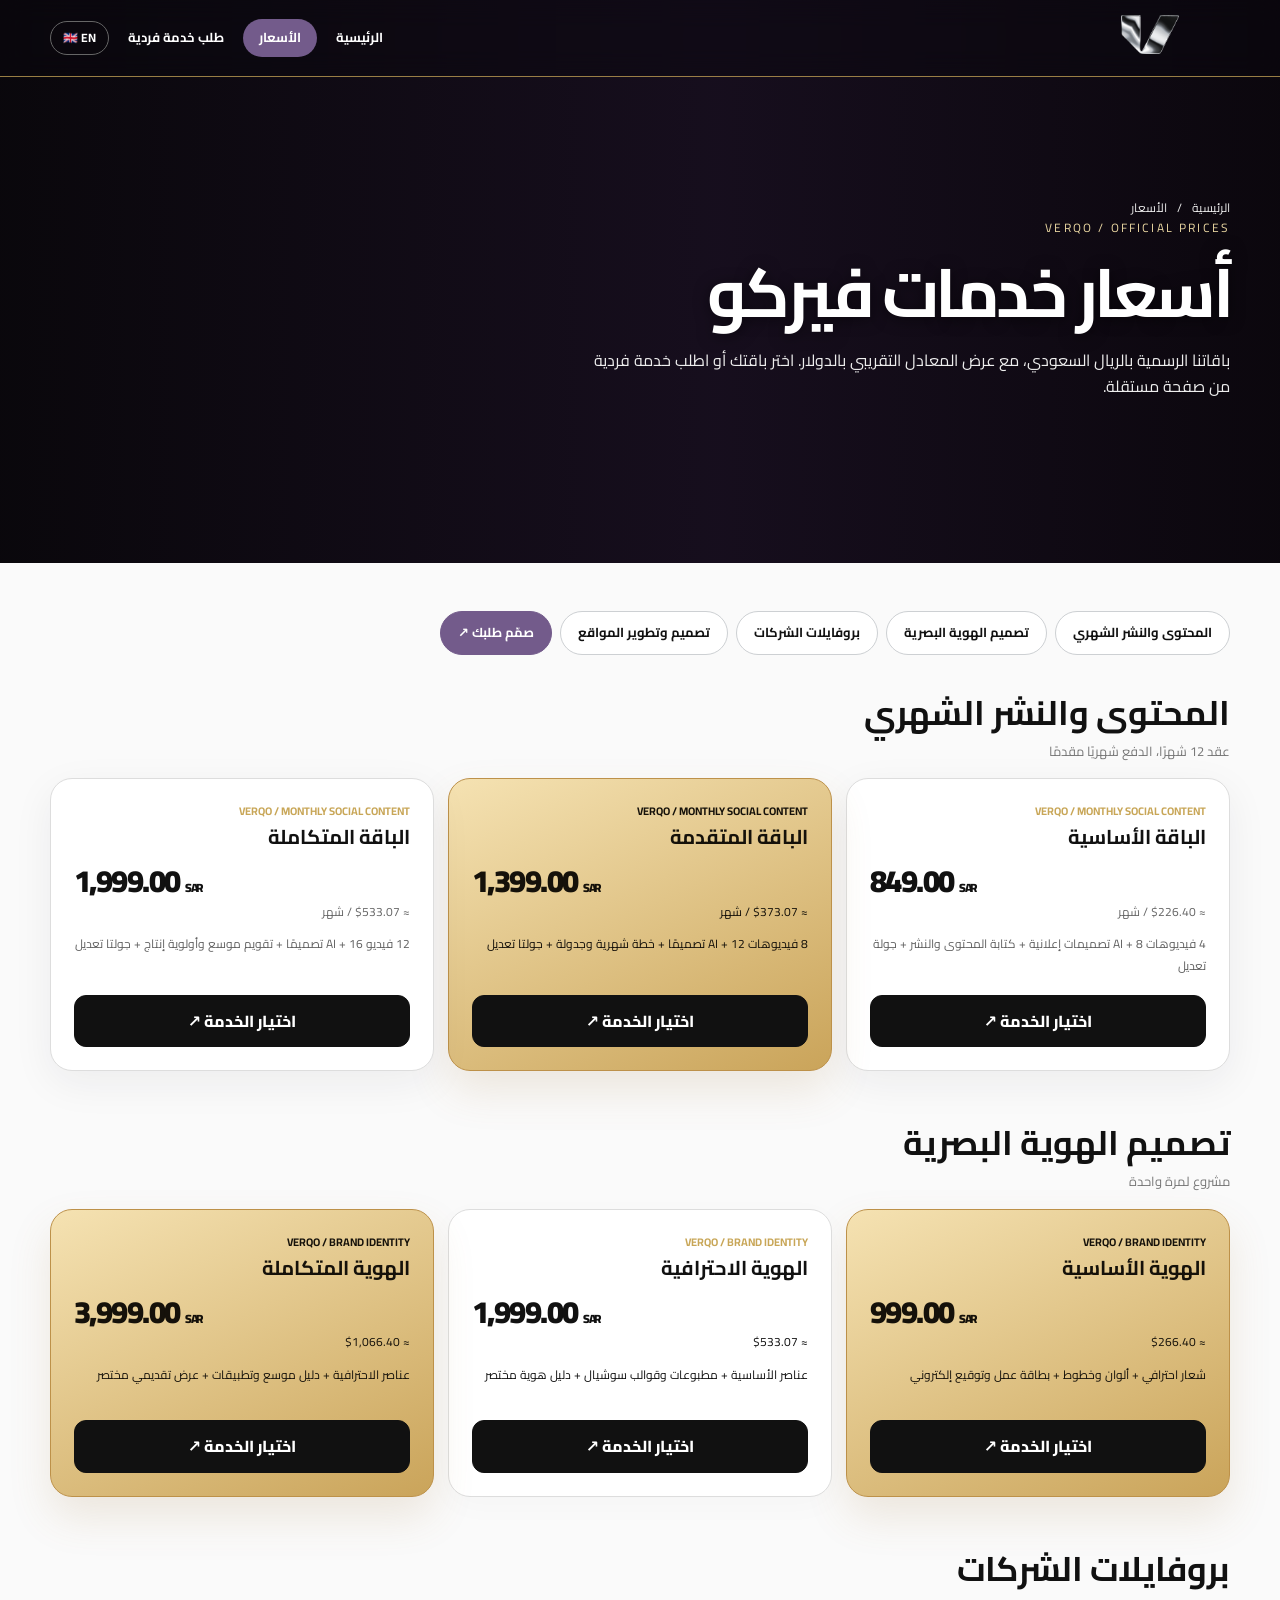
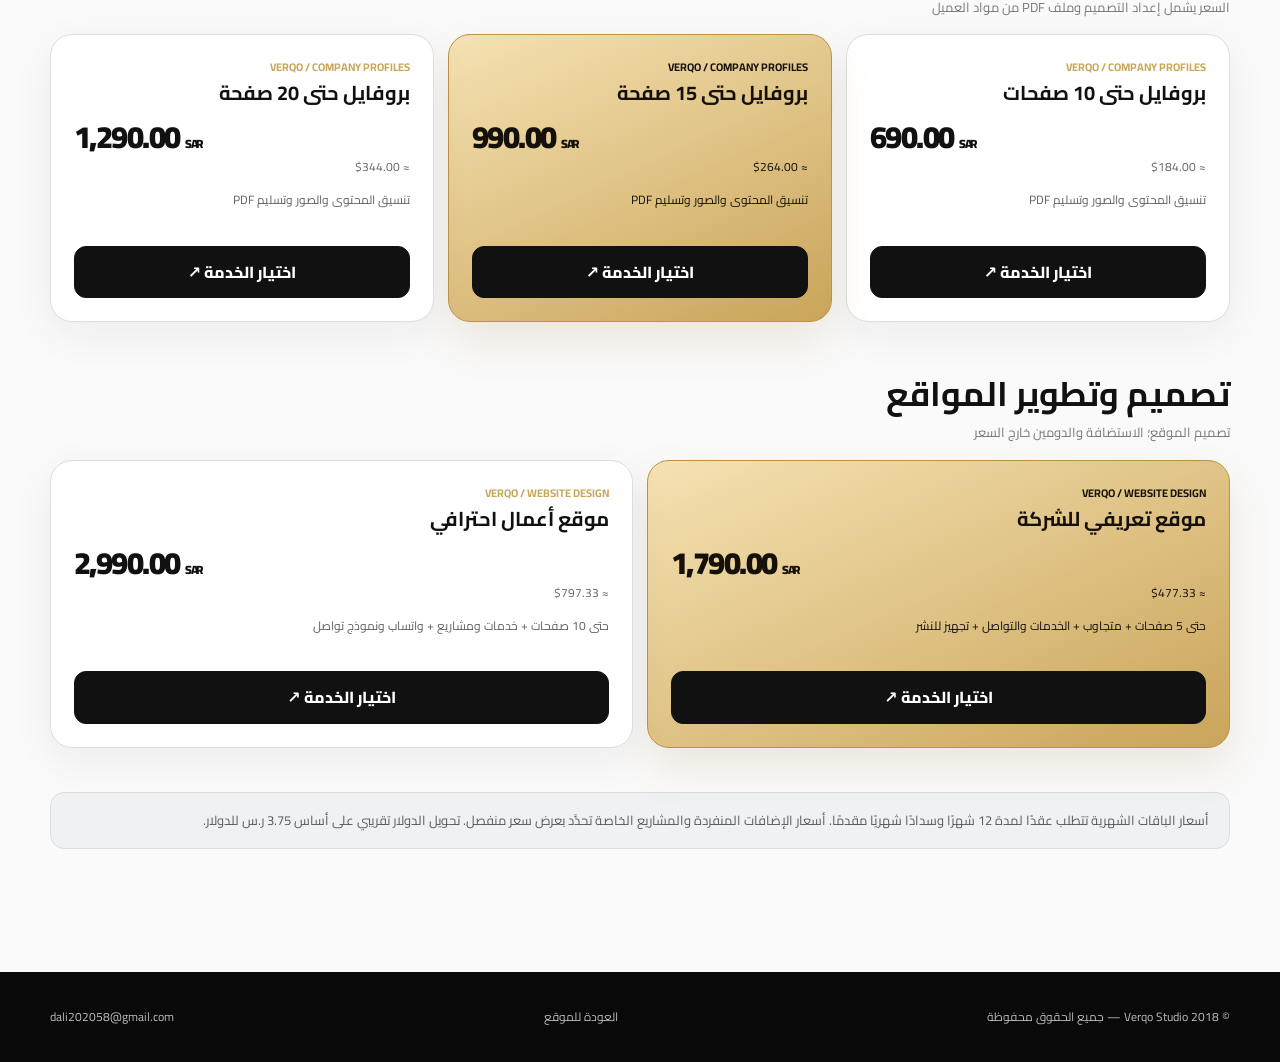
==== commit 7d934c8a: "Add files via upload" ====
--- a/ar/prices/index.html
+++ b/ar/prices/index.html
@@ -1,4 +1,27 @@
-<!doctype html><html lang="ar" dir="rtl"><head><meta charset="utf-8"><meta name="viewport" content="width=device-width,initial-scale=1"><meta name="theme-color" content="#090909"><title>الأسعار | Verqo Studio</title><link rel="icon" href="../../assets/verqo-logo.png"><link rel="preconnect" href="https://fonts.googleapis.com"><link href="https://fonts.googleapis.com/css2?family=Cairo:wght@400;500;600;700;800;900&display=swap" rel="stylesheet"><link rel="stylesheet" href="../../assets/subpages.css"></head><body>
+<!doctype html><html lang="ar" dir="rtl"><head><meta charset="utf-8"><meta name="viewport" content="width=device-width,initial-scale=1"><meta name="theme-color" content="#090909"><title>الأسعار | Verqo Studio</title><link rel="icon" href="../../assets/verqo-logo.png"><link rel="preconnect" href="https://fonts.googleapis.com"><link href="https://fonts.googleapis.com/css2?family=Cairo:wght@400;500;600;700;800;900&display=swap" rel="stylesheet"><link rel="stylesheet" href="../../assets/subpages.css"><!-- Link preview: Open Graph / Twitter Card -->
+<meta name="description" content="نصنع هويات بصرية وتصاميم إبداعية تعكس شخصية علامتك.
+نقدم حلول التصميم والمحتوى الرقمي وتجارب ويب احترافية.
+Verqo Studio — حيث تتحول الأفكار إلى أعمال مميزة.">
+<meta property="og:type" content="website">
+<meta property="og:site_name" content="Verqo Studio">
+<meta property="og:title" content="Verqo Studio">
+<meta property="og:description" content="نصنع هويات بصرية وتصاميم إبداعية تعكس شخصية علامتك.
+نقدم حلول التصميم والمحتوى الرقمي وتجارب ويب احترافية.
+Verqo Studio — حيث تتحول الأفكار إلى أعمال مميزة.">
+<meta property="og:url" content="https://resha38527-tech.github.io/Verqo/ar/prices/">
+<meta property="og:image" content="https://resha38527-tech.github.io/Verqo/assets/hero-slide-3.png">
+<meta property="og:image:type" content="image/png">
+<meta property="og:image:width" content="1920">
+<meta property="og:image:height" content="1080">
+<meta property="og:image:alt" content="Verqo Studio — Creative Design">
+<meta name="twitter:card" content="summary_large_image">
+<meta name="twitter:title" content="Verqo Studio">
+<meta name="twitter:description" content="نصنع هويات بصرية وتصاميم إبداعية تعكس شخصية علامتك.
+نقدم حلول التصميم والمحتوى الرقمي وتجارب ويب احترافية.
+Verqo Studio — حيث تتحول الأفكار إلى أعمال مميزة.">
+<meta name="twitter:image" content="https://resha38527-tech.github.io/Verqo/assets/hero-slide-3.png">
+<!-- End link preview -->
+</head><body>
 <header class="site-head"><div class="wrap head-inner"><a href="../../" aria-label="Verqo Studio"><img class="logo" src="../../assets/verqo-logo.png" alt="Verqo Studio"></a><nav><a href="../../">الرئيسية</a><a href="../prices/" class="active-link">الأسعار</a><a href="../request/" >طلب خدمة فردية</a><a class="head-lang" href="../../en/prices/">🇬🇧 EN</a></nav></div></header>
 <section class="masthead"><video class="page-hero-video" autoplay muted loop playsinline preload="metadata" aria-hidden="true"><source src="../../assets/pricing-showreel.mp4" type="video/mp4"></video><div class="wrap"><div class="crumb"><a href="../../">الرئيسية</a><span>/</span>الأسعار</div><div class="kicker">VERQO / OFFICIAL PRICES</div><h1>أسعار خدمات فيركو</h1><p>باقاتنا الرسمية بالريال السعودي، مع عرض المعادل التقريبي بالدولار. اختر باقتك أو اطلب خدمة فردية من صفحة مستقلة.</p></div></section><main class="main-area"><div class="wrap"><div class="tabs"><a class="tab" href="#monthly">المحتوى والنشر الشهري</a><a class="tab" href="#identity">تصميم الهوية البصرية</a><a class="tab" href="#profile">بروفايلات الشركات</a><a class="tab" href="#website">تصميم وتطوير المواقع</a><a class="tab active" href="../request/">صمّم طلبك ↗</a></div><section class="group" id="monthly"><div class="section-head"><div><h2>المحتوى والنشر الشهري</h2><p>عقد 12 شهرًا، الدفع شهريًا مقدمًا</p></div></div><div class="cards "><article class="price-card"><span class="tag">VERQO / MONTHLY SOCIAL CONTENT</span><h3>الباقة الأساسية</h3><div class="price" dir="ltr">849.00 <small style="font-size:12px">SAR</small></div><div class="currency-small">≈ $226.40 / شهر</div><p>4 فيديوهات AI + 8 تصميمات إعلانية + كتابة المحتوى والنشر + جولة تعديل</p><a class="cta" href="../request/?item=monthly_basic">اختيار الخدمة ↗</a></article><article class="price-card"><span class="tag">VERQO / MONTHLY SOCIAL CONTENT</span><h3>الباقة المتقدمة</h3><div class="price" dir="ltr">1,399.00 <small style="font-size:12px">SAR</small></div><div class="currency-small">≈ $373.07 / شهر</div><p>8 فيديوهات AI + 12 تصميمًا + خطة شهرية وجدولة + جولتا تعديل</p><a class="cta" href="../request/?item=monthly_pro">اختيار الخدمة ↗</a></article><article class="price-card"><span class="tag">VERQO / MONTHLY SOCIAL CONTENT</span><h3>الباقة المتكاملة</h3><div class="price" dir="ltr">1,999.00 <small style="font-size:12px">SAR</small></div><div class="currency-small">≈ $533.07 / شهر</div><p>12 فيديو AI + 16 تصميمًا + تقويم موسع وأولوية إنتاج + جولتا تعديل</p><a class="cta" href="../request/?item=monthly_premium">اختيار الخدمة ↗</a></article></div></section><section class="group" id="identity"><div class="section-head"><div><h2>تصميم الهوية البصرية</h2><p>مشروع لمرة واحدة</p></div></div><div class="cards "><article class="price-card"><span class="tag">VERQO / BRAND IDENTITY</span><h3>الهوية الأساسية</h3><div class="price" dir="ltr">999.00 <small style="font-size:12px">SAR</small></div><div class="currency-small">≈ $266.40</div><p>شعار احترافي + ألوان وخطوط + بطاقة عمل وتوقيع إلكتروني</p><a class="cta" href="../request/?item=identity_basic">اختيار الخدمة ↗</a></article><article class="price-card"><span class="tag">VERQO / BRAND IDENTITY</span><h3>الهوية الاحترافية</h3><div class="price" dir="ltr">1,999.00 <small style="font-size:12px">SAR</small></div><div class="currency-small">≈ $533.07</div><p>عناصر الأساسية + مطبوعات وقوالب سوشيال + دليل هوية مختصر</p><a class="cta" href="../request/?item=identity_pro">اختيار الخدمة ↗</a></article><article class="price-card"><span class="tag">VERQO / BRAND IDENTITY</span><h3>الهوية المتكاملة</h3><div class="price" dir="ltr">3,999.00 <small style="font-size:12px">SAR</small></div><div class="currency-small">≈ $1,066.40</div><p>عناصر الاحترافية + دليل موسع وتطبيقات + عرض تقديمي مختصر</p><a class="cta" href="../request/?item=identity_complete">اختيار الخدمة ↗</a></article></div></section><section class="group" id="profile"><div class="section-head"><div><h2>بروفايلات الشركات</h2><p>السعر يشمل إعداد التصميم وملف PDF من مواد العميل</p></div></div><div class="cards "><article class="price-card"><span class="tag">VERQO / COMPANY PROFILES</span><h3>بروفايل حتى 10 صفحات</h3><div class="price" dir="ltr">690.00 <small style="font-size:12px">SAR</small></div><div class="currency-small">≈ $184.00</div><p>تنسيق المحتوى والصور وتسليم PDF</p><a class="cta" href="../request/?item=profile_10">اختيار الخدمة ↗</a></article><article class="price-card"><span class="tag">VERQO / COMPANY PROFILES</span><h3>بروفايل حتى 15 صفحة</h3><div class="price" dir="ltr">990.00 <small style="font-size:12px">SAR</small></div><div class="currency-small">≈ $264.00</div><p>تنسيق المحتوى والصور وتسليم PDF</p><a class="cta" href="../request/?item=profile_15">اختيار الخدمة ↗</a></article><article class="price-card"><span class="tag">VERQO / COMPANY PROFILES</span><h3>بروفايل حتى 20 صفحة</h3><div class="price" dir="ltr">1,290.00 <small style="font-size:12px">SAR</small></div><div class="currency-small">≈ $344.00</div><p>تنسيق المحتوى والصور وتسليم PDF</p><a class="cta" href="../request/?item=profile_20">اختيار الخدمة ↗</a></article></div></section><section class="group" id="website"><div class="section-head"><div><h2>تصميم وتطوير المواقع</h2><p>تصميم الموقع؛ الاستضافة والدومين خارج السعر</p></div></div><div class="cards two"><article class="price-card"><span class="tag">VERQO / WEBSITE DESIGN</span><h3>موقع تعريفي للشركة</h3><div class="price" dir="ltr">1,790.00 <small style="font-size:12px">SAR</small></div><div class="currency-small">≈ $477.33</div><p>حتى 5 صفحات + متجاوب + الخدمات والتواصل + تجهيز للنشر</p><a class="cta" href="../request/?item=website_company">اختيار الخدمة ↗</a></article><article class="price-card"><span class="tag">VERQO / WEBSITE DESIGN</span><h3>موقع أعمال احترافي</h3><div class="price" dir="ltr">2,990.00 <small style="font-size:12px">SAR</small></div><div class="currency-small">≈ $797.33</div><p>حتى 10 صفحات + خدمات ومشاريع + واتساب ونموذج تواصل</p><a class="cta" href="../request/?item=website_pro">اختيار الخدمة ↗</a></article></div></section><p class="note">أسعار الباقات الشهرية تتطلب عقدًا لمدة 12 شهرًا وسدادًا شهريًا مقدمًا. أسعار الإضافات المنفردة والمشاريع الخاصة تحدَّد بعرض سعر منفصل. تحويل الدولار تقريبي على أساس 3.75 ر.س للدولار.</p></div></main>
 <footer class="foot"><div class="wrap foot-inner"><span>© 2018 Verqo Studio — جميع الحقوق محفوظة</span><a href="../../">العودة للموقع</a><a href="mailto:dali202058@gmail.com">dali202058@gmail.com</a></div></footer><script src="../../assets/services-data.js"></script></body></html>
--- a/assets/subpages.css
+++ b/assets/subpages.css
@@ -31,3 +31,29 @@
 .masthead .crumb{color:#eee}
 .price-card,.req-panel{box-shadow:0 12px 40px #241b3010}
 @media(max-width:650px){.masthead{min-height:300px;padding:55px 0 55px}.masthead .page-hero-video{object-position:center}.masthead::after{background:linear-gradient(90deg,#09070cdd,#1d1421c4)}.head-inner{gap:10px}}
+
+/* Glass navigation over expanded cinematic video masthead */
+.site-head{position:absolute;top:0;left:0;right:0;z-index:60;background:rgba(10,8,14,.43)!important;backdrop-filter:blur(14px);-webkit-backdrop-filter:blur(14px);border-bottom:1px solid rgba(200,166,87,.75)!important;transition:background .25s ease}
+.site-head:hover,.site-head:focus-within{background:rgba(10,8,14,.68)!important}
+.masthead{min-height:clamp(425px,44vw,620px)!important;padding:140px 0 105px!important}
+.masthead>.wrap{z-index:2}
+.masthead .page-hero-video{opacity:1!important;object-position:center 45%}
+.masthead::after{background:linear-gradient(90deg,#08060add 0%,#170d20aa 56%,#09050bcc 100%)!important}
+/* Gold center package for rate card groups with three items */
+.cards:not(.two) .price-card:nth-child(2){background:linear-gradient(155deg,#f5e2b2,#caa45a)!important;border-color:#bd9149!important;color:#12100a!important;box-shadow:0 20px 42px #9c763725!important}
+.cards:not(.two) .price-card:nth-child(2) :is(h3,.tag,.price,.currency-small,p){color:#15110a!important}
+.cards:not(.two) .price-card:nth-child(2) .cta{background:#111!important;color:#fff!important;border-color:#111!important}
+.cards:not(.two) .price-card:nth-child(2) .cta:hover{background:#735b8b!important;border-color:#735b8b!important}
+@media(max-width:700px){.masthead{min-height:410px!important;padding:135px 0 75px!important}.site-head .head-inner{min-height:68px}}
+
+/* Alternating pricing rows: first center, second outside, third center. */
+.group:nth-of-type(even) .cards:not(.two) .price-card:nth-child(2){background:#fff!important;color:#111!important;border:1px solid #ddd!important;box-shadow:0 8px 32px #11111106!important}
+.group:nth-of-type(even) .cards:not(.two) .price-card:nth-child(2) :is(h3,.tag,.price,.currency-small,p){color:inherit!important}
+.group:nth-of-type(even) .cards:not(.two) .price-card:nth-child(2) .tag{color:#c8a657!important}
+.group:nth-of-type(even) .cards:not(.two) .price-card:nth-child(2) .cta{background:#111!important;color:#fff!important;border-color:#111!important}
+.group:nth-of-type(even) .cards:not(.two) .price-card:is(:first-child,:last-child),
+.group:nth-of-type(even) .cards.two .price-card:first-child{background:linear-gradient(155deg,#f5e2b2,#caa45a)!important;border-color:#bd9149!important;color:#12100a!important;box-shadow:0 20px 42px #9c763725!important}
+.group:nth-of-type(even) .cards:not(.two) .price-card:is(:first-child,:last-child) :is(h3,.tag,.price,.currency-small,p),
+.group:nth-of-type(even) .cards.two .price-card:first-child :is(h3,.tag,.price,.currency-small,p){color:#15110a!important}
+.group:nth-of-type(even) .cards:not(.two) .price-card:is(:first-child,:last-child) .cta,
+.group:nth-of-type(even) .cards.two .price-card:first-child .cta{background:#111!important;color:#fff!important;border-color:#111!important}
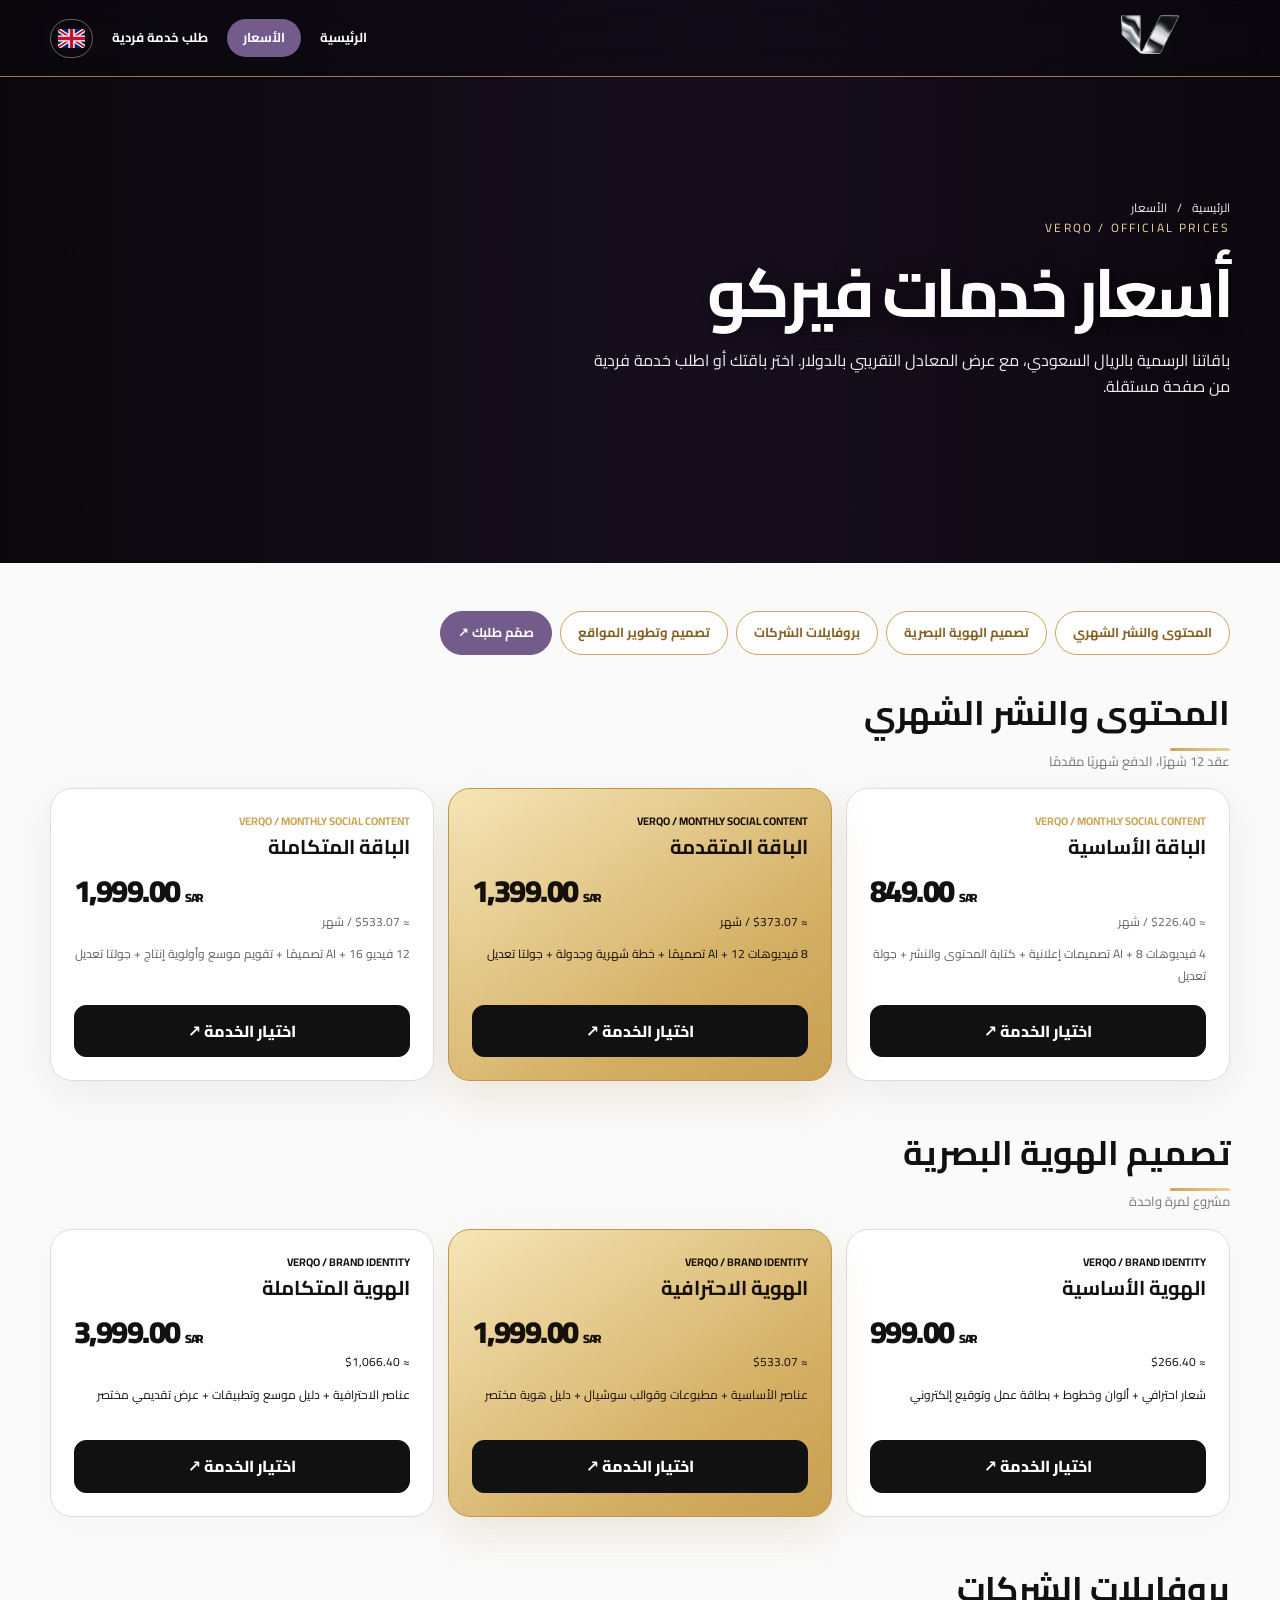
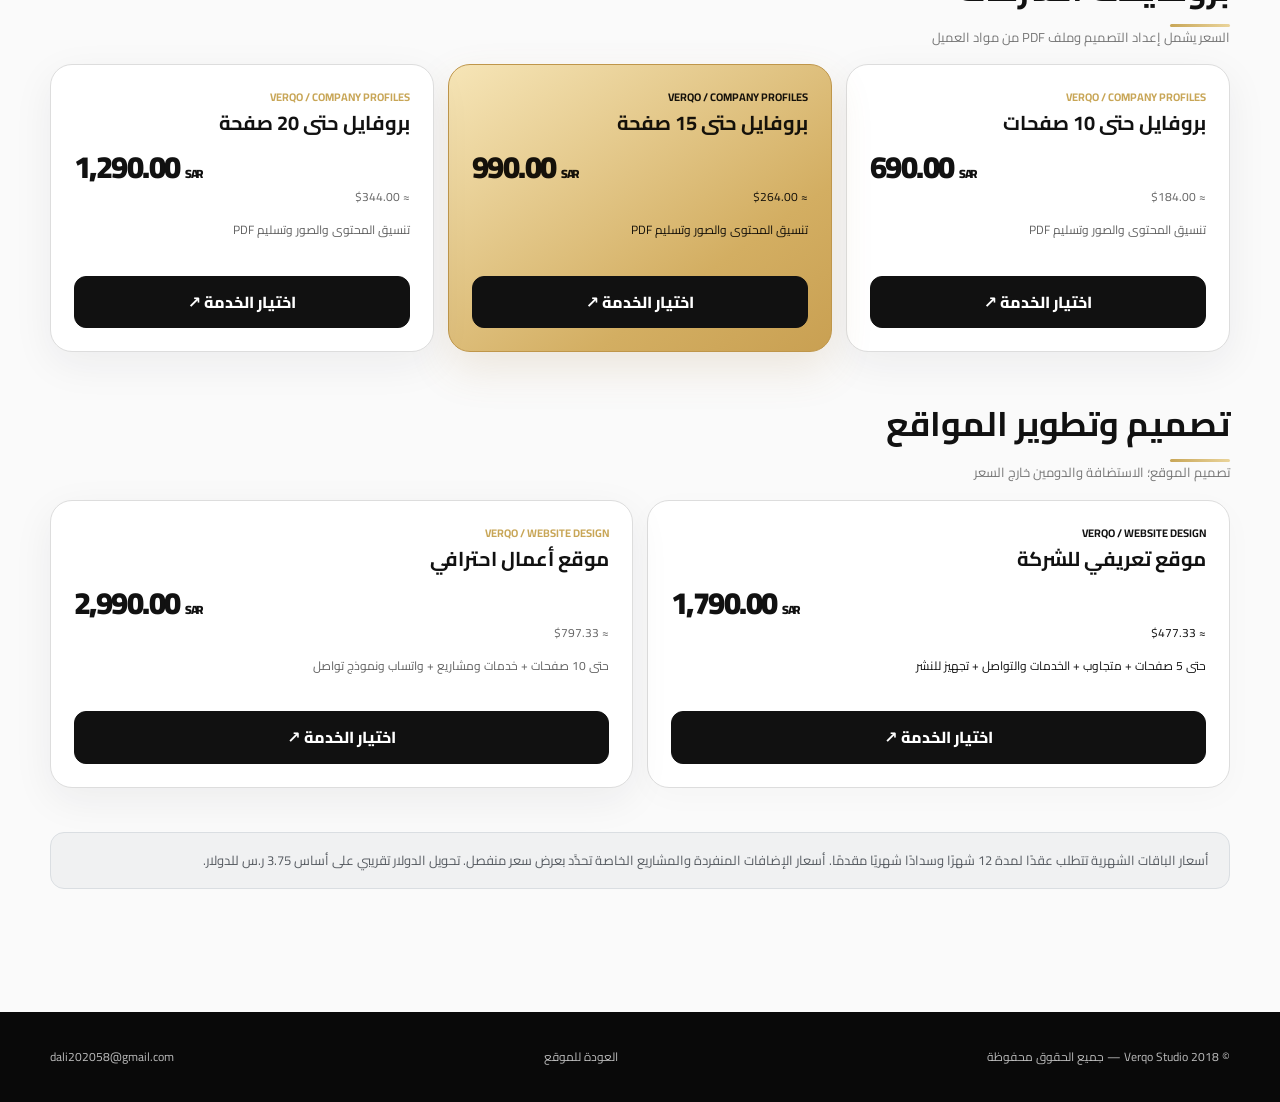
==== commit ffd63e2f: "Add files via upload" ====
--- a/ar/prices/index.html
+++ b/ar/prices/index.html
@@ -1,27 +1,28 @@
-<!doctype html><html lang="ar" dir="rtl"><head><meta charset="utf-8"><meta name="viewport" content="width=device-width,initial-scale=1"><meta name="theme-color" content="#090909"><title>الأسعار | Verqo Studio</title><link rel="icon" href="../../assets/verqo-logo.png"><link rel="preconnect" href="https://fonts.googleapis.com"><link href="https://fonts.googleapis.com/css2?family=Cairo:wght@400;500;600;700;800;900&display=swap" rel="stylesheet"><link rel="stylesheet" href="../../assets/subpages.css"><!-- Link preview: Open Graph / Twitter Card -->
-<meta name="description" content="نصنع هويات بصرية وتصاميم إبداعية تعكس شخصية علامتك.
-نقدم حلول التصميم والمحتوى الرقمي وتجارب ويب احترافية.
-Verqo Studio — حيث تتحول الأفكار إلى أعمال مميزة.">
+<!doctype html><html lang="ar" dir="rtl"><head><meta charset="utf-8"><meta name="viewport" content="width=device-width,initial-scale=1"><meta name="theme-color" content="#090909"><title>الأسعار | Verqo Studio</title><link rel="icon" href="../../assets/verqo-logo.png"><link rel="preconnect" href="https://fonts.googleapis.com"><link href="https://fonts.googleapis.com/css2?family=Cairo:wght@400;500;600;700;800;900&display=swap" rel="stylesheet"><link rel="stylesheet" href="../../assets/subpages.css"><!-- VERQO / Social link preview -->
+<meta name="description" content="Creative identities and distinctive visuals that make brands stand out.
+Branding, digital content, web experiences, and design solutions.
+Verqo Studio — Where bold ideas become remarkable work.">
 <meta property="og:type" content="website">
 <meta property="og:site_name" content="Verqo Studio">
 <meta property="og:title" content="Verqo Studio">
-<meta property="og:description" content="نصنع هويات بصرية وتصاميم إبداعية تعكس شخصية علامتك.
-نقدم حلول التصميم والمحتوى الرقمي وتجارب ويب احترافية.
-Verqo Studio — حيث تتحول الأفكار إلى أعمال مميزة.">
-<meta property="og:url" content="https://resha38527-tech.github.io/Verqo/ar/prices/">
-<meta property="og:image" content="https://resha38527-tech.github.io/Verqo/assets/hero-slide-3.png">
+<meta property="og:description" content="Creative identities and distinctive visuals that make brands stand out.
+Branding, digital content, web experiences, and design solutions.
+Verqo Studio — Where bold ideas become remarkable work.">
+<meta property="og:url" content="https://verqo-ai.vercel.app/ar/prices/">
+<meta property="og:image" content="https://i.postimg.cc/9XSpJjxd/hero-slide-3.png">
+<meta property="og:image:secure_url" content="https://i.postimg.cc/9XSpJjxd/hero-slide-3.png">
 <meta property="og:image:type" content="image/png">
-<meta property="og:image:width" content="1920">
-<meta property="og:image:height" content="1080">
-<meta property="og:image:alt" content="Verqo Studio — Creative Design">
+<meta property="og:image:width" content="970">
+<meta property="og:image:height" content="563">
+<meta property="og:image:alt" content="Verqo Studio chrome identity — visual showcase">
 <meta name="twitter:card" content="summary_large_image">
 <meta name="twitter:title" content="Verqo Studio">
-<meta name="twitter:description" content="نصنع هويات بصرية وتصاميم إبداعية تعكس شخصية علامتك.
-نقدم حلول التصميم والمحتوى الرقمي وتجارب ويب احترافية.
-Verqo Studio — حيث تتحول الأفكار إلى أعمال مميزة.">
-<meta name="twitter:image" content="https://resha38527-tech.github.io/Verqo/assets/hero-slide-3.png">
-<!-- End link preview -->
+<meta name="twitter:description" content="Creative identities and distinctive visuals that make brands stand out.
+Branding, digital content, web experiences, and design solutions.
+Verqo Studio — Where bold ideas become remarkable work.">
+<meta name="twitter:image" content="https://i.postimg.cc/9XSpJjxd/hero-slide-3.png">
+<!-- End social link preview -->
 </head><body>
-<header class="site-head"><div class="wrap head-inner"><a href="../../" aria-label="Verqo Studio"><img class="logo" src="../../assets/verqo-logo.png" alt="Verqo Studio"></a><nav><a href="../../">الرئيسية</a><a href="../prices/" class="active-link">الأسعار</a><a href="../request/" >طلب خدمة فردية</a><a class="head-lang" href="../../en/prices/">🇬🇧 EN</a></nav></div></header>
+<header class="site-head"><div class="wrap head-inner"><a href="../../" aria-label="Verqo Studio"><img class="logo" src="../../assets/verqo-logo.png" alt="Verqo Studio"></a><nav><a href="../../">الرئيسية</a><a href="../prices/" class="active-link">الأسعار</a><a href="../request/" >طلب خدمة فردية</a><a class="head-lang" href="../../en/prices/"><img src="../../assets/flag-gb.svg" alt="English" class="nav-flag"></a></nav></div></header>
 <section class="masthead"><video class="page-hero-video" autoplay muted loop playsinline preload="metadata" aria-hidden="true"><source src="../../assets/pricing-showreel.mp4" type="video/mp4"></video><div class="wrap"><div class="crumb"><a href="../../">الرئيسية</a><span>/</span>الأسعار</div><div class="kicker">VERQO / OFFICIAL PRICES</div><h1>أسعار خدمات فيركو</h1><p>باقاتنا الرسمية بالريال السعودي، مع عرض المعادل التقريبي بالدولار. اختر باقتك أو اطلب خدمة فردية من صفحة مستقلة.</p></div></section><main class="main-area"><div class="wrap"><div class="tabs"><a class="tab" href="#monthly">المحتوى والنشر الشهري</a><a class="tab" href="#identity">تصميم الهوية البصرية</a><a class="tab" href="#profile">بروفايلات الشركات</a><a class="tab" href="#website">تصميم وتطوير المواقع</a><a class="tab active" href="../request/">صمّم طلبك ↗</a></div><section class="group" id="monthly"><div class="section-head"><div><h2>المحتوى والنشر الشهري</h2><p>عقد 12 شهرًا، الدفع شهريًا مقدمًا</p></div></div><div class="cards "><article class="price-card"><span class="tag">VERQO / MONTHLY SOCIAL CONTENT</span><h3>الباقة الأساسية</h3><div class="price" dir="ltr">849.00 <small style="font-size:12px">SAR</small></div><div class="currency-small">≈ $226.40 / شهر</div><p>4 فيديوهات AI + 8 تصميمات إعلانية + كتابة المحتوى والنشر + جولة تعديل</p><a class="cta" href="../request/?item=monthly_basic">اختيار الخدمة ↗</a></article><article class="price-card"><span class="tag">VERQO / MONTHLY SOCIAL CONTENT</span><h3>الباقة المتقدمة</h3><div class="price" dir="ltr">1,399.00 <small style="font-size:12px">SAR</small></div><div class="currency-small">≈ $373.07 / شهر</div><p>8 فيديوهات AI + 12 تصميمًا + خطة شهرية وجدولة + جولتا تعديل</p><a class="cta" href="../request/?item=monthly_pro">اختيار الخدمة ↗</a></article><article class="price-card"><span class="tag">VERQO / MONTHLY SOCIAL CONTENT</span><h3>الباقة المتكاملة</h3><div class="price" dir="ltr">1,999.00 <small style="font-size:12px">SAR</small></div><div class="currency-small">≈ $533.07 / شهر</div><p>12 فيديو AI + 16 تصميمًا + تقويم موسع وأولوية إنتاج + جولتا تعديل</p><a class="cta" href="../request/?item=monthly_premium">اختيار الخدمة ↗</a></article></div></section><section class="group" id="identity"><div class="section-head"><div><h2>تصميم الهوية البصرية</h2><p>مشروع لمرة واحدة</p></div></div><div class="cards "><article class="price-card"><span class="tag">VERQO / BRAND IDENTITY</span><h3>الهوية الأساسية</h3><div class="price" dir="ltr">999.00 <small style="font-size:12px">SAR</small></div><div class="currency-small">≈ $266.40</div><p>شعار احترافي + ألوان وخطوط + بطاقة عمل وتوقيع إلكتروني</p><a class="cta" href="../request/?item=identity_basic">اختيار الخدمة ↗</a></article><article class="price-card"><span class="tag">VERQO / BRAND IDENTITY</span><h3>الهوية الاحترافية</h3><div class="price" dir="ltr">1,999.00 <small style="font-size:12px">SAR</small></div><div class="currency-small">≈ $533.07</div><p>عناصر الأساسية + مطبوعات وقوالب سوشيال + دليل هوية مختصر</p><a class="cta" href="../request/?item=identity_pro">اختيار الخدمة ↗</a></article><article class="price-card"><span class="tag">VERQO / BRAND IDENTITY</span><h3>الهوية المتكاملة</h3><div class="price" dir="ltr">3,999.00 <small style="font-size:12px">SAR</small></div><div class="currency-small">≈ $1,066.40</div><p>عناصر الاحترافية + دليل موسع وتطبيقات + عرض تقديمي مختصر</p><a class="cta" href="../request/?item=identity_complete">اختيار الخدمة ↗</a></article></div></section><section class="group" id="profile"><div class="section-head"><div><h2>بروفايلات الشركات</h2><p>السعر يشمل إعداد التصميم وملف PDF من مواد العميل</p></div></div><div class="cards "><article class="price-card"><span class="tag">VERQO / COMPANY PROFILES</span><h3>بروفايل حتى 10 صفحات</h3><div class="price" dir="ltr">690.00 <small style="font-size:12px">SAR</small></div><div class="currency-small">≈ $184.00</div><p>تنسيق المحتوى والصور وتسليم PDF</p><a class="cta" href="../request/?item=profile_10">اختيار الخدمة ↗</a></article><article class="price-card"><span class="tag">VERQO / COMPANY PROFILES</span><h3>بروفايل حتى 15 صفحة</h3><div class="price" dir="ltr">990.00 <small style="font-size:12px">SAR</small></div><div class="currency-small">≈ $264.00</div><p>تنسيق المحتوى والصور وتسليم PDF</p><a class="cta" href="../request/?item=profile_15">اختيار الخدمة ↗</a></article><article class="price-card"><span class="tag">VERQO / COMPANY PROFILES</span><h3>بروفايل حتى 20 صفحة</h3><div class="price" dir="ltr">1,290.00 <small style="font-size:12px">SAR</small></div><div class="currency-small">≈ $344.00</div><p>تنسيق المحتوى والصور وتسليم PDF</p><a class="cta" href="../request/?item=profile_20">اختيار الخدمة ↗</a></article></div></section><section class="group" id="website"><div class="section-head"><div><h2>تصميم وتطوير المواقع</h2><p>تصميم الموقع؛ الاستضافة والدومين خارج السعر</p></div></div><div class="cards two"><article class="price-card"><span class="tag">VERQO / WEBSITE DESIGN</span><h3>موقع تعريفي للشركة</h3><div class="price" dir="ltr">1,790.00 <small style="font-size:12px">SAR</small></div><div class="currency-small">≈ $477.33</div><p>حتى 5 صفحات + متجاوب + الخدمات والتواصل + تجهيز للنشر</p><a class="cta" href="../request/?item=website_company">اختيار الخدمة ↗</a></article><article class="price-card"><span class="tag">VERQO / WEBSITE DESIGN</span><h3>موقع أعمال احترافي</h3><div class="price" dir="ltr">2,990.00 <small style="font-size:12px">SAR</small></div><div class="currency-small">≈ $797.33</div><p>حتى 10 صفحات + خدمات ومشاريع + واتساب ونموذج تواصل</p><a class="cta" href="../request/?item=website_pro">اختيار الخدمة ↗</a></article></div></section><p class="note">أسعار الباقات الشهرية تتطلب عقدًا لمدة 12 شهرًا وسدادًا شهريًا مقدمًا. أسعار الإضافات المنفردة والمشاريع الخاصة تحدَّد بعرض سعر منفصل. تحويل الدولار تقريبي على أساس 3.75 ر.س للدولار.</p></div></main>
 <footer class="foot"><div class="wrap foot-inner"><span>© 2018 Verqo Studio — جميع الحقوق محفوظة</span><a href="../../">العودة للموقع</a><a href="mailto:dali202058@gmail.com">dali202058@gmail.com</a></div></footer><script src="../../assets/services-data.js"></script></body></html>
--- a/assets/subpages.css
+++ b/assets/subpages.css
@@ -57,3 +57,22 @@
 .group:nth-of-type(even) .cards.two .price-card:first-child :is(h3,.tag,.price,.currency-small,p){color:#15110a!important}
 .group:nth-of-type(even) .cards:not(.two) .price-card:is(:first-child,:last-child) .cta,
 .group:nth-of-type(even) .cards.two .price-card:first-child .cta{background:#111!important;color:#fff!important;border-color:#111!important}
+
+/* Unified gold middle cards, white sides, in all pricing categories */
+.group:nth-of-type(even) .cards:not(.two) .price-card:nth-child(2),
+.group:nth-of-type(odd) .cards:not(.two) .price-card:nth-child(2),
+.cards:not(.two) .price-card:nth-child(2){background:linear-gradient(145deg,#f6e5b7,#d3ae62 70%,#c9a052)!important;color:#111!important;border:1px solid #bf964a!important;box-shadow:0 18px 42px #9c763725!important}
+.group:nth-of-type(even) .cards:not(.two) .price-card:nth-child(2) :is(h3,.tag,.price,.currency-small,p){color:#15100a!important}
+.group:nth-of-type(even) .cards:not(.two) .price-card:first-child,
+.group:nth-of-type(even) .cards:not(.two) .price-card:last-child,
+.group:nth-of-type(even) .cards.two .price-card:first-child{background:#fff!important;color:#111!important;border:1px solid #ddd!important;box-shadow:0 8px 32px #11111106!important}
+.group:nth-of-type(even) .cards:not(.two) .price-card:is(:first-child,:last-child) :is(h3,.tag,.price,.currency-small,p),
+.group:nth-of-type(even) .cards.two .price-card:first-child :is(h3,.tag,.price,.currency-small,p){color:#111!important}
+.group:nth-of-type(even) .cards:not(.two) .price-card:is(:first-child,:last-child) .cta,
+.group:nth-of-type(even) .cards.two .price-card:first-child .cta{background:#111!important;color:#fff!important}
+/* Gold service-category labels for monthly content and neighboring groups */
+.tabs .tab:not(.active){border-color:#c7a85d;color:#846225}
+.group .section-head h2{position:relative;display:inline-block}
+.group .section-head h2:after{content:'';display:block;width:60px;height:3px;margin-top:7px;background:linear-gradient(90deg,#c8a657,#ead49b);border-radius:99px}
+.head-lang{display:grid;place-items:center;width:43px;height:39px;padding:0!important}
+.nav-flag{width:27px;height:19px;border-radius:3px;object-fit:cover;display:block}
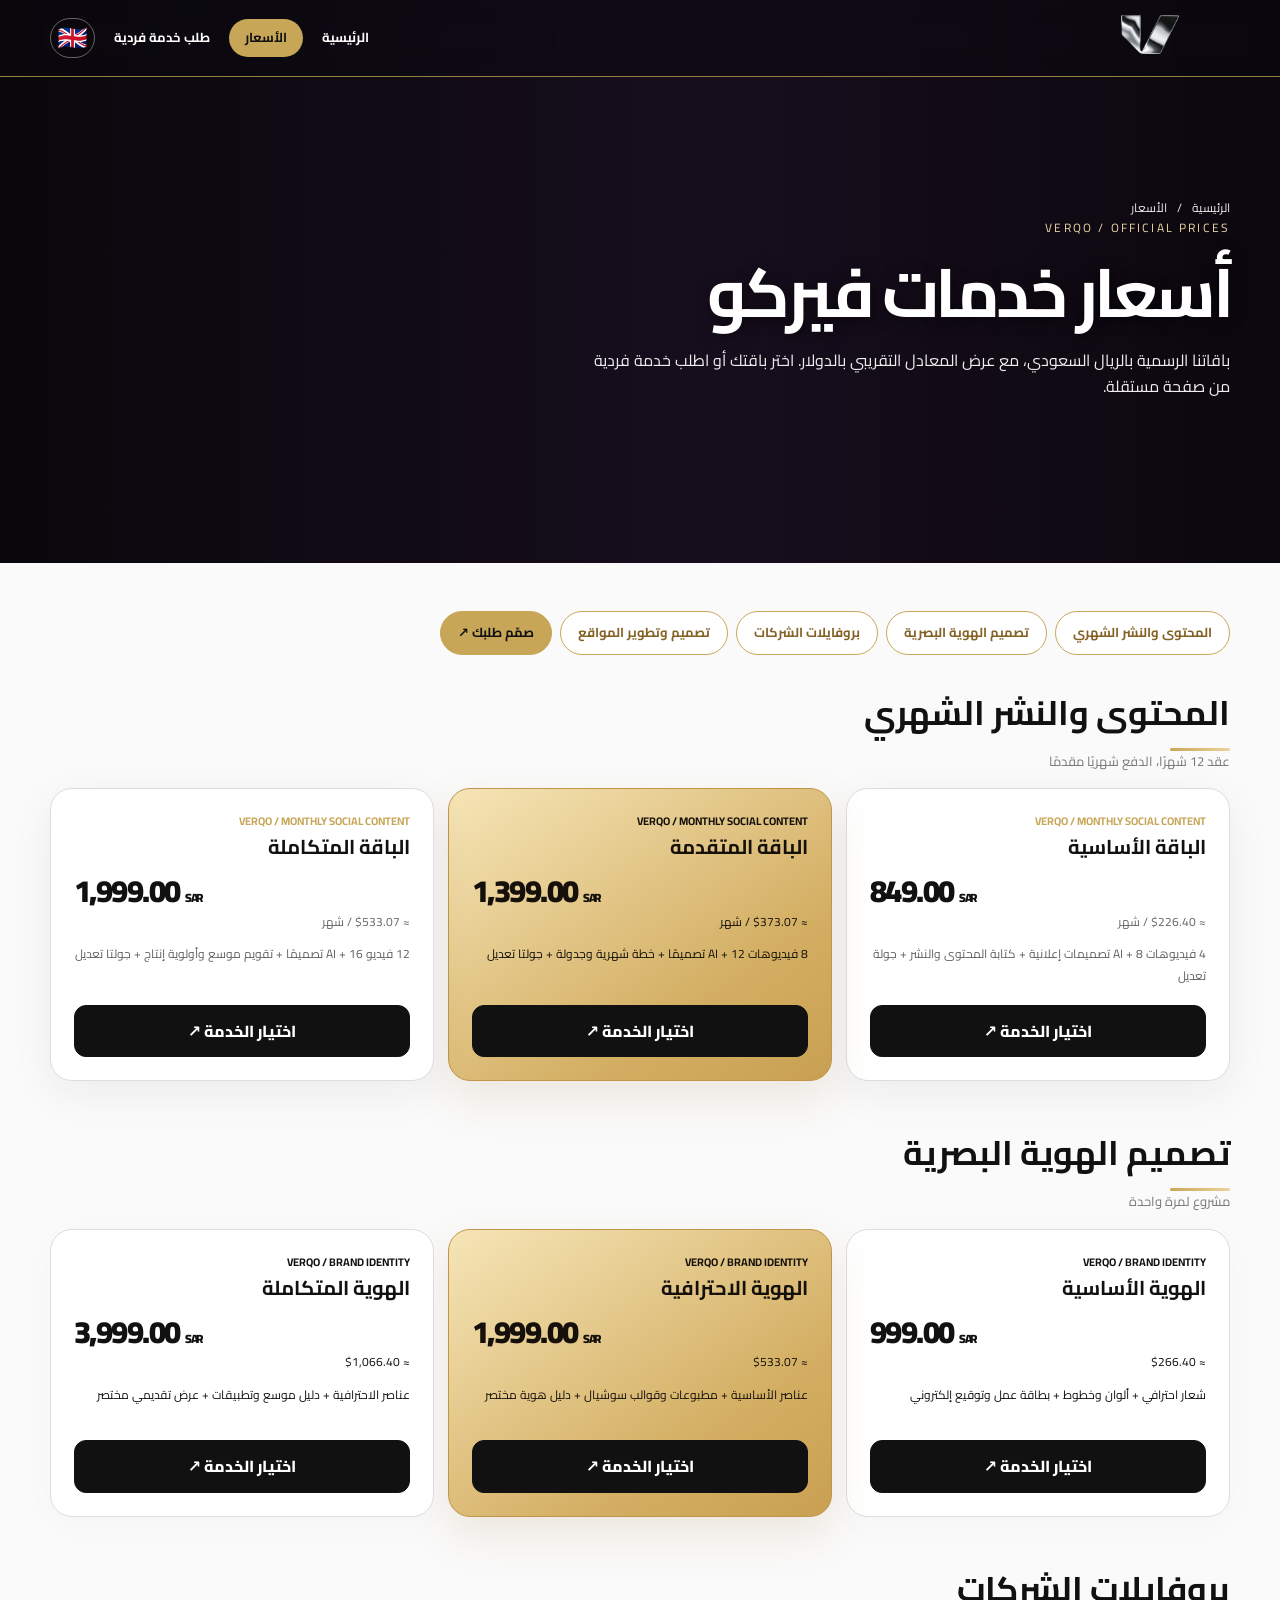
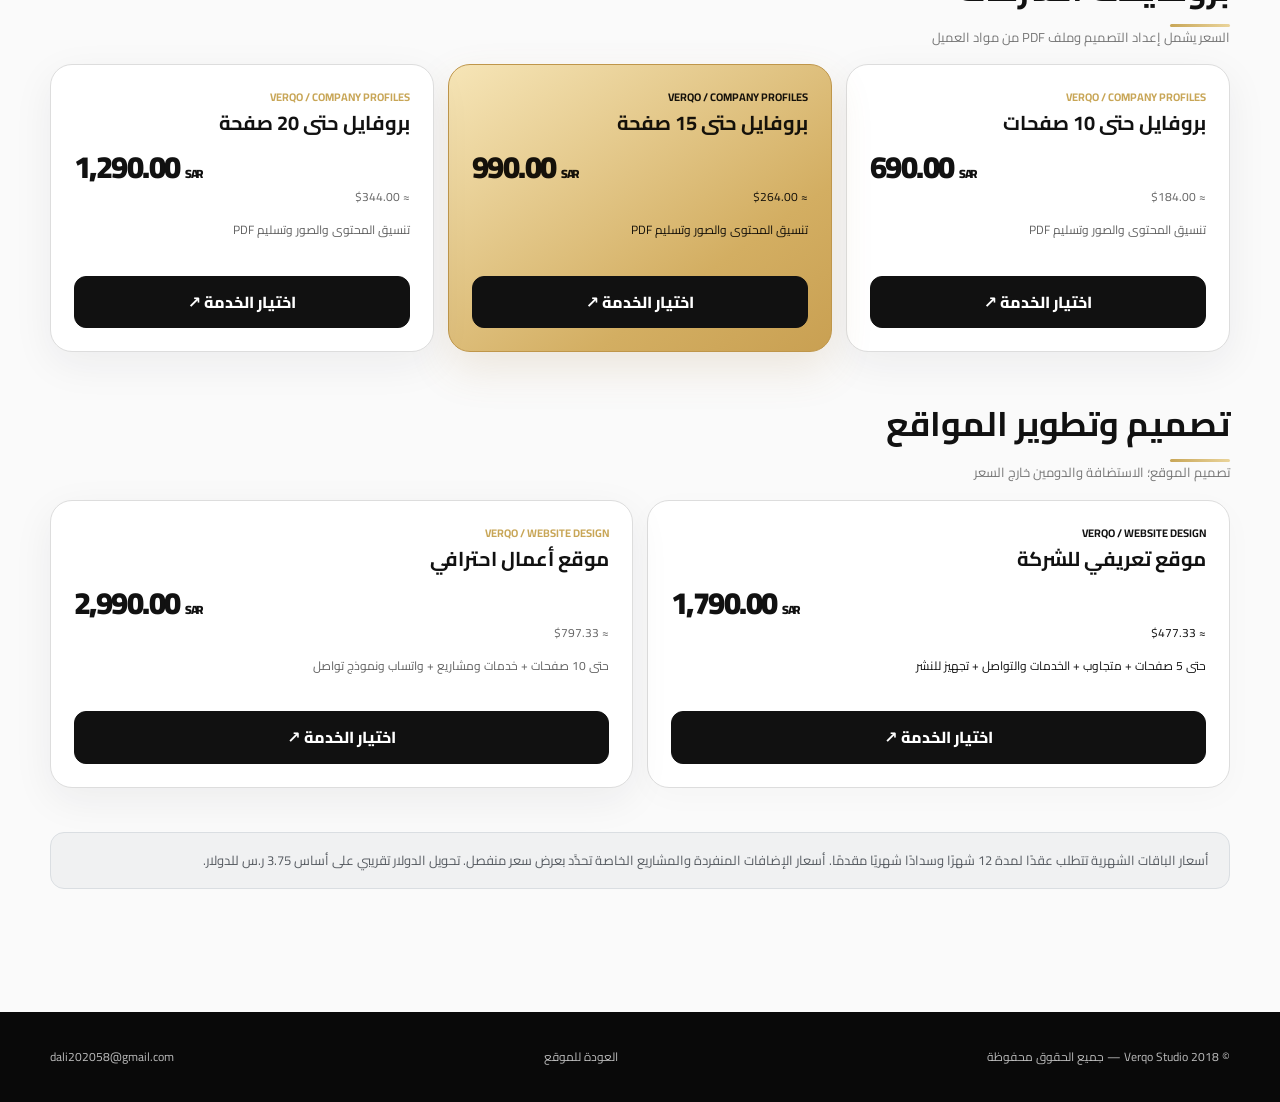
==== commit 3ba49c4e: "Add files via upload" ====
--- a/ar/prices/index.html
+++ b/ar/prices/index.html
@@ -23,6 +23,6 @@
 <meta name="twitter:image" content="https://i.postimg.cc/9XSpJjxd/hero-slide-3.png">
 <!-- End social link preview -->
 </head><body>
-<header class="site-head"><div class="wrap head-inner"><a href="../../" aria-label="Verqo Studio"><img class="logo" src="../../assets/verqo-logo.png" alt="Verqo Studio"></a><nav><a href="../../">الرئيسية</a><a href="../prices/" class="active-link">الأسعار</a><a href="../request/" >طلب خدمة فردية</a><a class="head-lang" href="../../en/prices/"><img src="../../assets/flag-gb.svg" alt="English" class="nav-flag"></a></nav></div></header>
+<header class="site-head"><div class="wrap head-inner"><a href="../../" aria-label="Verqo Studio"><img class="logo" src="../../assets/verqo-logo.png" alt="Verqo Studio"></a><nav><a href="../../">الرئيسية</a><a href="../prices/" class="active-link">الأسعار</a><a href="../request/" >طلب خدمة فردية</a><a class="head-lang" href="../../en/prices/"><img src="../../assets/flag-gb.png" alt="English" class="nav-flag"></a></nav></div></header>
 <section class="masthead"><video class="page-hero-video" autoplay muted loop playsinline preload="metadata" aria-hidden="true"><source src="../../assets/pricing-showreel.mp4" type="video/mp4"></video><div class="wrap"><div class="crumb"><a href="../../">الرئيسية</a><span>/</span>الأسعار</div><div class="kicker">VERQO / OFFICIAL PRICES</div><h1>أسعار خدمات فيركو</h1><p>باقاتنا الرسمية بالريال السعودي، مع عرض المعادل التقريبي بالدولار. اختر باقتك أو اطلب خدمة فردية من صفحة مستقلة.</p></div></section><main class="main-area"><div class="wrap"><div class="tabs"><a class="tab" href="#monthly">المحتوى والنشر الشهري</a><a class="tab" href="#identity">تصميم الهوية البصرية</a><a class="tab" href="#profile">بروفايلات الشركات</a><a class="tab" href="#website">تصميم وتطوير المواقع</a><a class="tab active" href="../request/">صمّم طلبك ↗</a></div><section class="group" id="monthly"><div class="section-head"><div><h2>المحتوى والنشر الشهري</h2><p>عقد 12 شهرًا، الدفع شهريًا مقدمًا</p></div></div><div class="cards "><article class="price-card"><span class="tag">VERQO / MONTHLY SOCIAL CONTENT</span><h3>الباقة الأساسية</h3><div class="price" dir="ltr">849.00 <small style="font-size:12px">SAR</small></div><div class="currency-small">≈ $226.40 / شهر</div><p>4 فيديوهات AI + 8 تصميمات إعلانية + كتابة المحتوى والنشر + جولة تعديل</p><a class="cta" href="../request/?item=monthly_basic">اختيار الخدمة ↗</a></article><article class="price-card"><span class="tag">VERQO / MONTHLY SOCIAL CONTENT</span><h3>الباقة المتقدمة</h3><div class="price" dir="ltr">1,399.00 <small style="font-size:12px">SAR</small></div><div class="currency-small">≈ $373.07 / شهر</div><p>8 فيديوهات AI + 12 تصميمًا + خطة شهرية وجدولة + جولتا تعديل</p><a class="cta" href="../request/?item=monthly_pro">اختيار الخدمة ↗</a></article><article class="price-card"><span class="tag">VERQO / MONTHLY SOCIAL CONTENT</span><h3>الباقة المتكاملة</h3><div class="price" dir="ltr">1,999.00 <small style="font-size:12px">SAR</small></div><div class="currency-small">≈ $533.07 / شهر</div><p>12 فيديو AI + 16 تصميمًا + تقويم موسع وأولوية إنتاج + جولتا تعديل</p><a class="cta" href="../request/?item=monthly_premium">اختيار الخدمة ↗</a></article></div></section><section class="group" id="identity"><div class="section-head"><div><h2>تصميم الهوية البصرية</h2><p>مشروع لمرة واحدة</p></div></div><div class="cards "><article class="price-card"><span class="tag">VERQO / BRAND IDENTITY</span><h3>الهوية الأساسية</h3><div class="price" dir="ltr">999.00 <small style="font-size:12px">SAR</small></div><div class="currency-small">≈ $266.40</div><p>شعار احترافي + ألوان وخطوط + بطاقة عمل وتوقيع إلكتروني</p><a class="cta" href="../request/?item=identity_basic">اختيار الخدمة ↗</a></article><article class="price-card"><span class="tag">VERQO / BRAND IDENTITY</span><h3>الهوية الاحترافية</h3><div class="price" dir="ltr">1,999.00 <small style="font-size:12px">SAR</small></div><div class="currency-small">≈ $533.07</div><p>عناصر الأساسية + مطبوعات وقوالب سوشيال + دليل هوية مختصر</p><a class="cta" href="../request/?item=identity_pro">اختيار الخدمة ↗</a></article><article class="price-card"><span class="tag">VERQO / BRAND IDENTITY</span><h3>الهوية المتكاملة</h3><div class="price" dir="ltr">3,999.00 <small style="font-size:12px">SAR</small></div><div class="currency-small">≈ $1,066.40</div><p>عناصر الاحترافية + دليل موسع وتطبيقات + عرض تقديمي مختصر</p><a class="cta" href="../request/?item=identity_complete">اختيار الخدمة ↗</a></article></div></section><section class="group" id="profile"><div class="section-head"><div><h2>بروفايلات الشركات</h2><p>السعر يشمل إعداد التصميم وملف PDF من مواد العميل</p></div></div><div class="cards "><article class="price-card"><span class="tag">VERQO / COMPANY PROFILES</span><h3>بروفايل حتى 10 صفحات</h3><div class="price" dir="ltr">690.00 <small style="font-size:12px">SAR</small></div><div class="currency-small">≈ $184.00</div><p>تنسيق المحتوى والصور وتسليم PDF</p><a class="cta" href="../request/?item=profile_10">اختيار الخدمة ↗</a></article><article class="price-card"><span class="tag">VERQO / COMPANY PROFILES</span><h3>بروفايل حتى 15 صفحة</h3><div class="price" dir="ltr">990.00 <small style="font-size:12px">SAR</small></div><div class="currency-small">≈ $264.00</div><p>تنسيق المحتوى والصور وتسليم PDF</p><a class="cta" href="../request/?item=profile_15">اختيار الخدمة ↗</a></article><article class="price-card"><span class="tag">VERQO / COMPANY PROFILES</span><h3>بروفايل حتى 20 صفحة</h3><div class="price" dir="ltr">1,290.00 <small style="font-size:12px">SAR</small></div><div class="currency-small">≈ $344.00</div><p>تنسيق المحتوى والصور وتسليم PDF</p><a class="cta" href="../request/?item=profile_20">اختيار الخدمة ↗</a></article></div></section><section class="group" id="website"><div class="section-head"><div><h2>تصميم وتطوير المواقع</h2><p>تصميم الموقع؛ الاستضافة والدومين خارج السعر</p></div></div><div class="cards two"><article class="price-card"><span class="tag">VERQO / WEBSITE DESIGN</span><h3>موقع تعريفي للشركة</h3><div class="price" dir="ltr">1,790.00 <small style="font-size:12px">SAR</small></div><div class="currency-small">≈ $477.33</div><p>حتى 5 صفحات + متجاوب + الخدمات والتواصل + تجهيز للنشر</p><a class="cta" href="../request/?item=website_company">اختيار الخدمة ↗</a></article><article class="price-card"><span class="tag">VERQO / WEBSITE DESIGN</span><h3>موقع أعمال احترافي</h3><div class="price" dir="ltr">2,990.00 <small style="font-size:12px">SAR</small></div><div class="currency-small">≈ $797.33</div><p>حتى 10 صفحات + خدمات ومشاريع + واتساب ونموذج تواصل</p><a class="cta" href="../request/?item=website_pro">اختيار الخدمة ↗</a></article></div></section><p class="note">أسعار الباقات الشهرية تتطلب عقدًا لمدة 12 شهرًا وسدادًا شهريًا مقدمًا. أسعار الإضافات المنفردة والمشاريع الخاصة تحدَّد بعرض سعر منفصل. تحويل الدولار تقريبي على أساس 3.75 ر.س للدولار.</p></div></main>
 <footer class="foot"><div class="wrap foot-inner"><span>© 2018 Verqo Studio — جميع الحقوق محفوظة</span><a href="../../">العودة للموقع</a><a href="mailto:dali202058@gmail.com">dali202058@gmail.com</a></div></footer><script src="../../assets/services-data.js"></script></body></html>
--- a/assets/subpages.css
+++ b/assets/subpages.css
@@ -76,3 +76,8 @@
 .group .section-head h2:after{content:'';display:block;width:60px;height:3px;margin-top:7px;background:linear-gradient(90deg,#c8a657,#ead49b);border-radius:99px}
 .head-lang{display:grid;place-items:center;width:43px;height:39px;padding:0!important}
 .nav-flag{width:27px;height:19px;border-radius:3px;object-fit:cover;display:block}
+
+/* 2026 user-requested gold tab/buttons, no mauve selection */
+.tab.active,.tab:hover,.active-link{background:#c8a657!important;border-color:#c8a657!important;color:#111!important}
+.head-lang{display:grid;place-items:center;min-width:45px;min-height:40px}
+.nav-flag{width:31px!important;height:23px!important;object-fit:contain!important;box-shadow:none!important}
